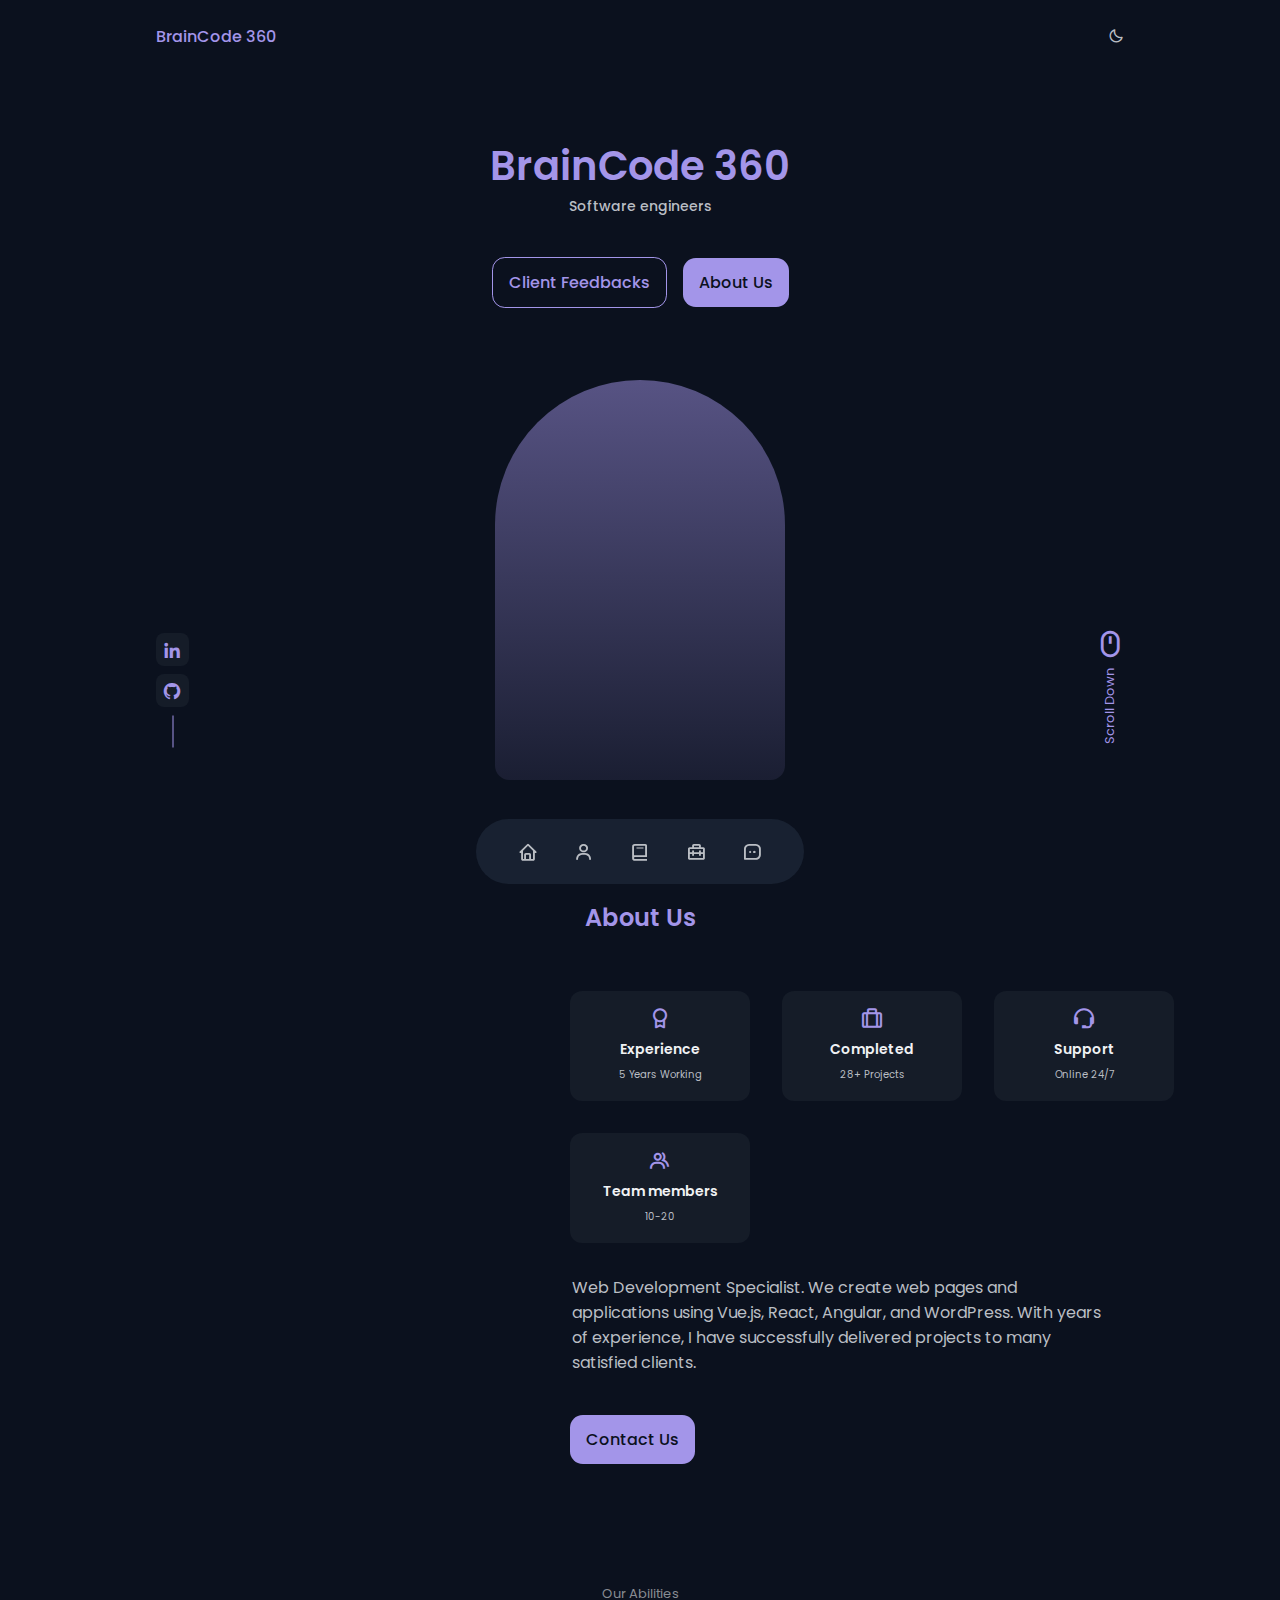
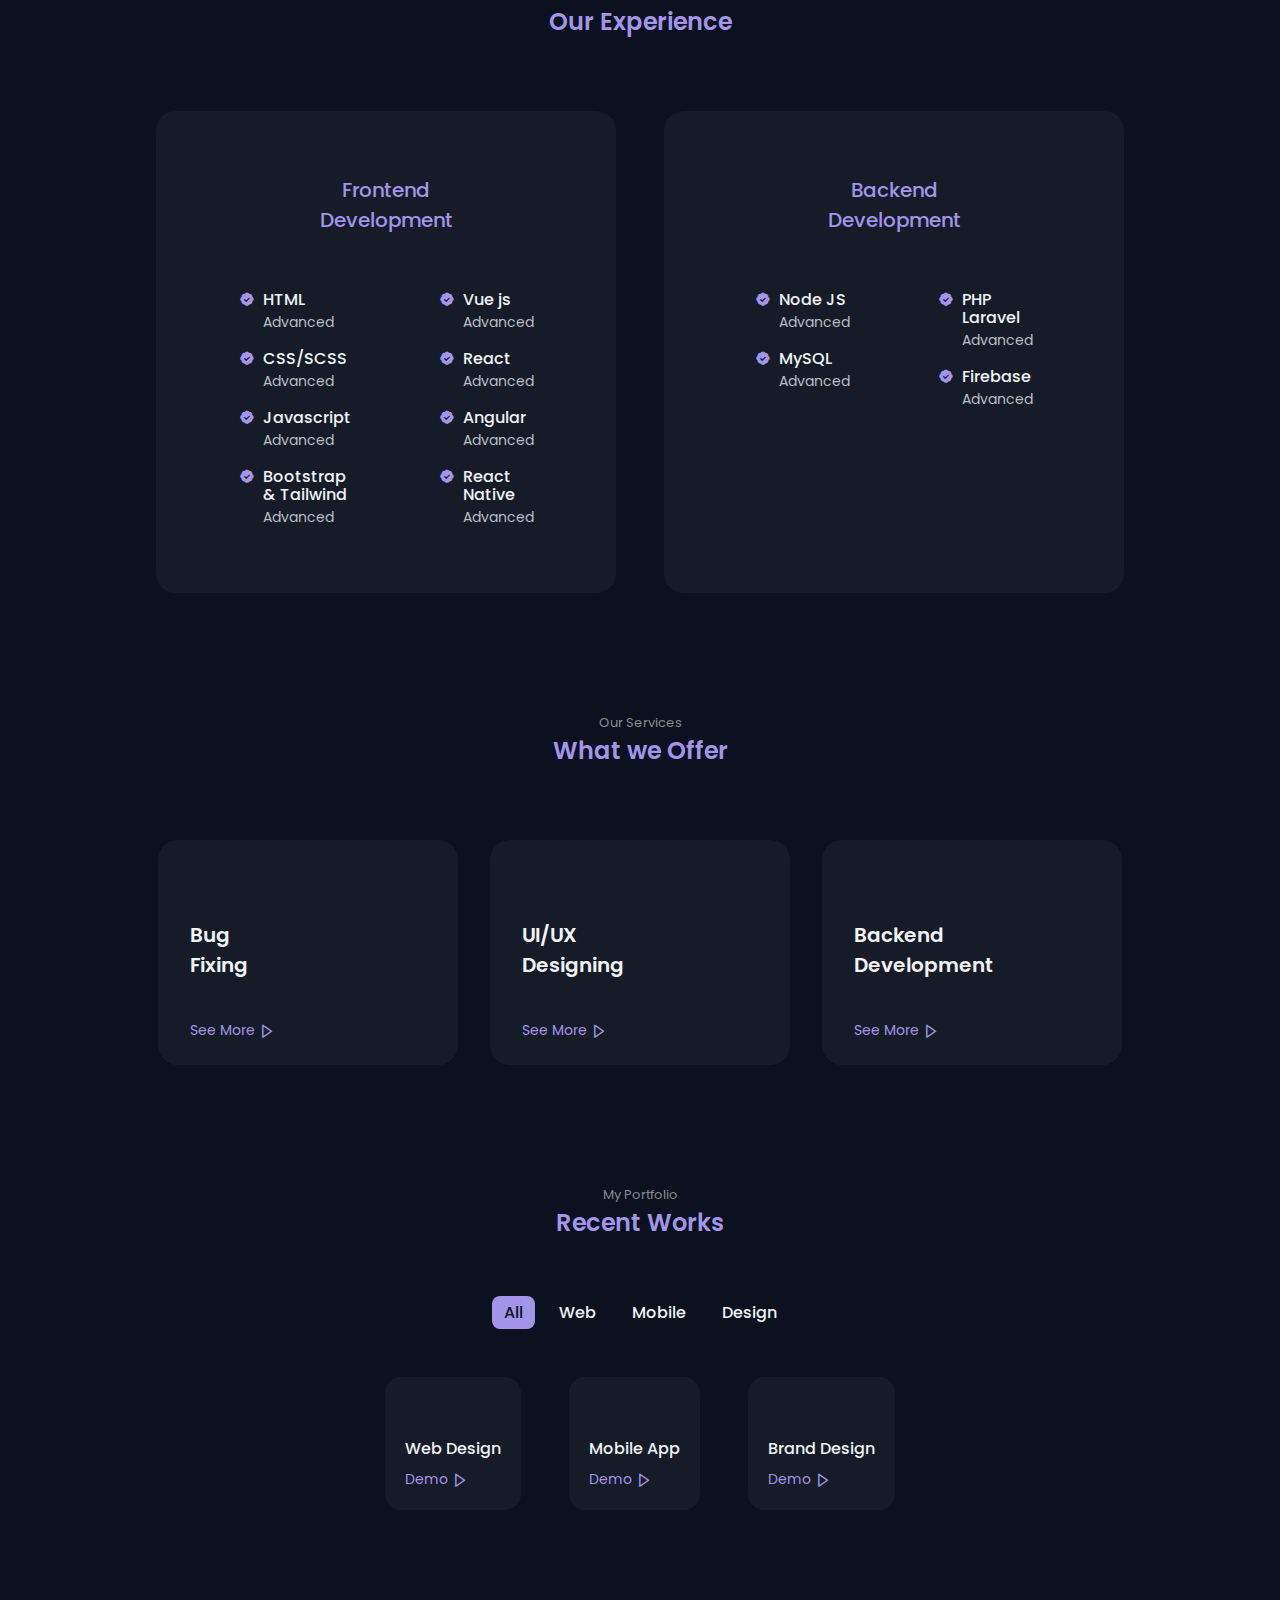
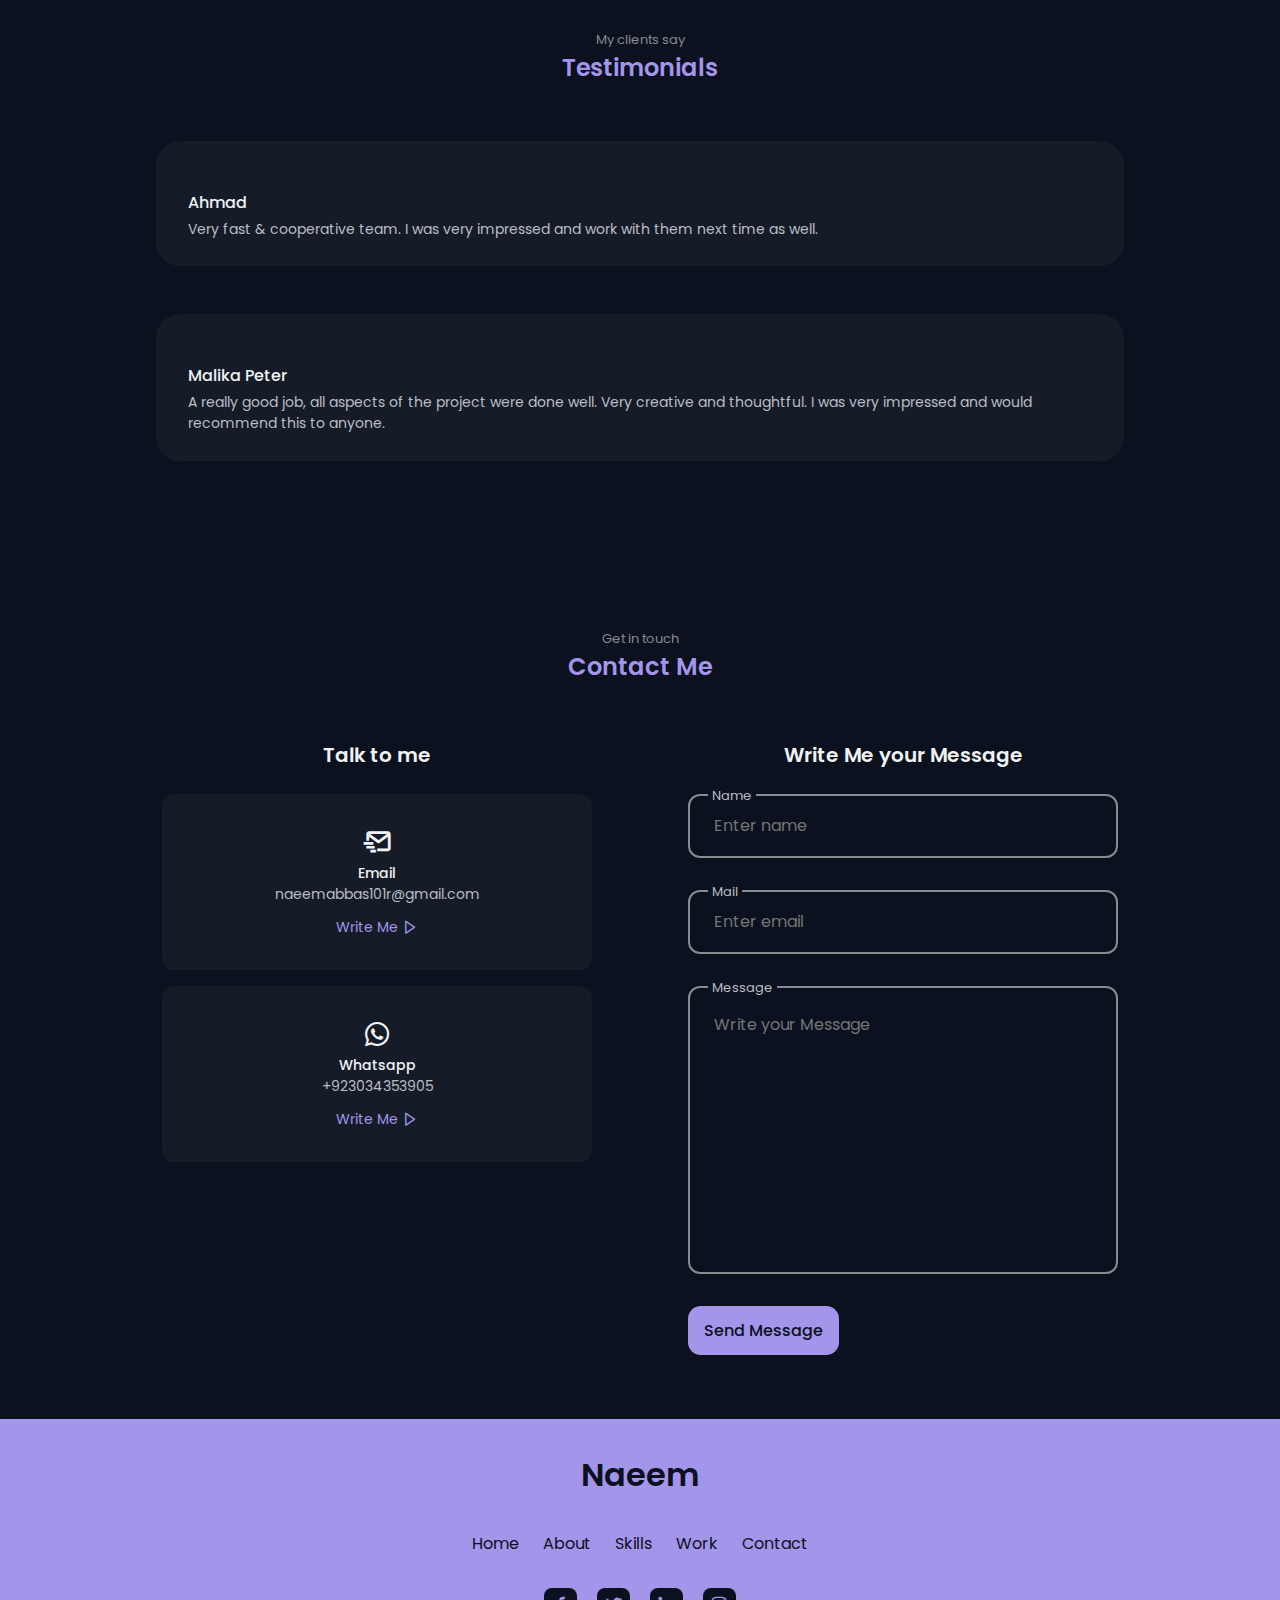
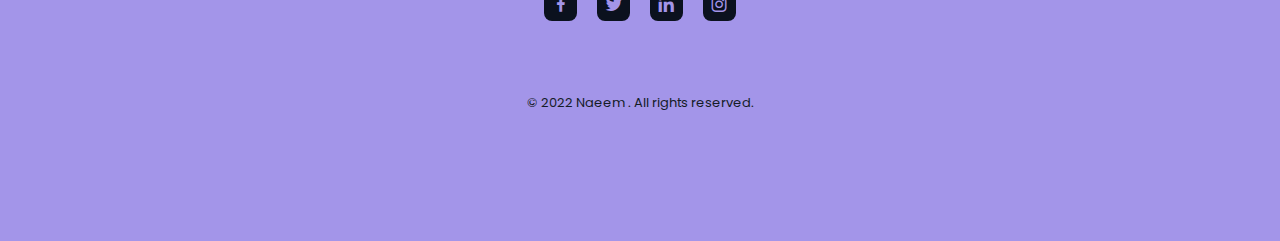
==== index.html @ 8501aef2 "new fixs" ====
<!DOCTYPE html>
<html lang="en">

<head>
    <meta charset="UTF-8">
    <meta name="viewport" content="width=device-width, initial-scale=1.0">

    <!--=============== FAVICON ===============-->
   
    <link rel="shortcut icon" href="assets/favicons/favicon.png">
    <meta name="msapplication-TileColor" content="#da532c">
    <meta name="msapplication-config" content="assets/favicons/browserconfig.xml">
    <meta name="theme-color" content="#a789d4">

    <!--=============== BOXICONS ===============-->
    <link href='https://unpkg.com/boxicons@2.1.2/css/boxicons.min.css' rel='stylesheet'>
    <script src="https://cdnjs.cloudflare.com/ajax/libs/bodymovin/5.7.6/lottie.min.js"></script>

    <!--=============== SWIPER CSS ===============-->
    <link rel="stylesheet" href="assets/css/swiper-bundle.min.css">

    <!--=============== CSS ===============-->
    <link rel="stylesheet" href="assets/css/styles.css">

    <title> BrainCode 360 </title>
</head>

<body>
    <!--=============== HEADER ===============-->
    <header class="header" id="header">
        <nav class="nav container">
            <a href="#" class="nav__logo">BrainCode 360</a>

            <div class="nav__menu">
                <ul class="nav__list">
                    <li class="nav__item ">
                        <a href="#home" class="nav__link">
                            <i class='bx bx-home'></i>
                        </a>
                    </li>

                    <li class="nav__item ">
                        <a href="#about" class="nav__link">
                            <i class='bx bx-user'></i>
                        </a>
                    </li>

                    <li class="nav__item">
                        <a href="#skills" class="nav__link">
                            <i class='bx bx-book'></i>
                        </a>
                    </li>

                    <li class="nav__item">
                        <a href="#work" class="nav__link">
                            <i class='bx bx-briefcase-alt-2'></i>
                        </a>
                    </li>

                    <li class="nav__item">
                        <a href="#contact" class="nav__link">
                            <i class='bx bx-message-square-dots'></i>
                        </a>
                    </li>
                </ul>
            </div>

            <!--=============== theme change button ===============-->
            <i class='bx bx-moon change-theme change-theme-button' id="theme-button"></i>

        </nav>
    </header>

    <!--=============== MAIN ===============-->
    <main class="main">
        <!--=============== HOME ===============-->
        <section class="home section" id="home">
            <div class="home__container container grid">
                <div class="home__data">
                    <!-- <span class="home__greeting">Hello, I'm</span> -->
                    <h1 class="home__name">BrainCode 360</h1>
                    <h3 class="home__education">Software engineers</h3>

                    <div class="home__button">
                        <a   href="#testimonial" class="button button--ghost">
                            Client Feedbacks
                        </a>

                        <a href="#about" class="button">About Us</a>
                    </div>
                </div>

                <div class="home__handle">
                    <div id="animationContainer" class="home__img animation"></div>
                    <!-- <img src="assets/img/aout.png" alt="" class="home__img"> -->
                </div>

                <div class="home__social">
                    <a href="https://www.linkedin.com/in/naeem-abbas-ali-147a9122a/" target="_blank" class="home__social-link">
                        <i class='bx bxl-linkedin'></i>
                    </a>
                    <a href="https://github.com/Naeemali081" target="_blank" class="home__social-link">
                        <i class='bx bxl-github'></i>
                    </a>
                    <!-- <a href="#" target="_blank" class="home__social-link">
                        <i class='bx bxl-dribbble'></i>
                    </a> -->
                </div>

                <a href="#about" class="home__scroll">
                    <i class='bx bx-mouse home__scroll-icon'></i>
                    <span class="home__scroll-name">Scroll Down</span>
                </a>
            </div>
        </section>

        <!--=============== ABOUT ===============-->
        <section class="about section" id="about">
            <!-- <span class="section__subtitle">Our Intro</span> -->
            <h2 class="section__title">About Us</h2>

            <div class="about__container container grid">
                <img src="assets/img/about.jpg" alt="" class="about__img">

                <div class="about__data">
                    <div class="about__info">
                        <div class="about__box">
                            <i class='bx bx-award about__icon'></i>
                            <h3 class="about__title">Experience</h3>
                            <span class="about__subtitle">5 Years Working</span>
                        </div>
                        <div class="about__box">
                            <i class='bx bx-briefcase-alt about__icon'></i>
                            <h3 class="about__title">Completed</h3>
                            <span class="about__subtitle">28+ Projects</span>
                        </div>
                        <div class="about__box">
                            <i class='bx bx-support about__icon'></i>
                            <h3 class="about__title">Support</h3>
                            <span class="about__subtitle">Online 24/7</span>
                        </div>
                        <div class="about__box">
                            <i class='bx bx-group about__icon'></i>
                            <h3 class="about__title">Team members</h3>
                            <span class="about__subtitle">10-20</span>
                        </div>
                    </div>

                    <p class="about__description">
                        Web Development Specialist. We create web pages and applications using Vue.js, React, Angular, and WordPress.
                        With years of experience, I have successfully delivered projects to many satisfied clients.
                    </p>
                    

                    <a href="#contact" class="button about__button-contact">Contact Us</a>
                </div>
            </div>
        </section>

        <!--=============== SKILLS ===============-->
        <section class="skills section" id="skills">
            <span class="section__subtitle">Our Abilities</span>
            <h2 class="section__title">Our Experience</h2>

            <div class="skills__container container grid">
                <div class="skills__content">
                    <h3 class="skills__title">Frontend Development</h3>

                    <div class="skills__box">
                        <div class="skills__group">
                            <div class="skills__data">
                                <i class='bx bxs-badge-check'></i>

                                <div>
                                    <h3 class="skills__name">HTML</h3>
                                    <span class="skills__level">Advanced</span>
                                </div>
                            </div>

                            <div class="skills__data">
                                <i class='bx bxs-badge-check'></i>

                                <div>
                                    <h3 class="skills__name">CSS/SCSS</h3>
                                    <span class="skills__level">Advanced</span>
                                </div>
                            </div>

                            <div class="skills__data">
                                <i class='bx bxs-badge-check'></i>

                                <div>
                                    <h3 class="skills__name">Javascript</h3>
                                    <span class="skills__level">Advanced</span>
                                </div>
                            </div>
                            <div class="skills__data">
                                <i class='bx bxs-badge-check'></i>

                                <div>
                                    <h3 class="skills__name">Bootstrap & Tailwind</h3>
                                    <span class="skills__level">Advanced</span>
                                </div>
                            </div>
                        </div>
                        <div class="skills__group">
                            

                            <div class="skills__data">
                                <i class='bx bxs-badge-check'></i>

                                <div>
                                    <h3 class="skills__name">Vue js</h3>
                                    <span class="skills__level">Advanced</span>
                                </div>
                            </div>

                            <div class="skills__data">
                                <i class='bx bxs-badge-check'></i>

                                <div>
                                    <h3 class="skills__name">React</h3>
                                    <span class="skills__level">Advanced</span>
                                </div>
                            </div>
                            <div class="skills__data">
                                <i class='bx bxs-badge-check'></i>

                                <div>
                                    <h3 class="skills__name">Angular</h3>
                                    <span class="skills__level">Advanced</span>
                                </div>
                            </div>
                            <div class="skills__data">
                                <i class='bx bxs-badge-check'></i>

                                <div>
                                    <h3 class="skills__name">React Native</h3>
                                    <span class="skills__level">Advanced</span>
                                </div>
                            </div>

                        </div>
                    </div>
                </div>

                <div class="skills__content">
                    <h3 class="skills__title">Backend Development</h3>

                    <div class="skills__box">
                        <div class="skills__group">
                             <div class="skills__data">
                                <i class='bx bxs-badge-check'></i>

                                <div>
                                    <h3 class="skills__name">Node JS</h3>
                                    <span class="skills__level">Advanced</span>
                                </div>
                            </div>

                           <!-- <div class="skills__data">
                                <i class='bx bxs-badge-check'></i>

                                <div>
                                    <h3 class="skills__name">Python</h3>
                                    <span class="skills__level">Advanced</span>
                                </div>
                            </div> -->

                            <div class="skills__data">
                                <i class='bx bxs-badge-check'></i>

                                <div>
                                    <h3 class="skills__name">MySQL</h3>
                                    <span class="skills__level">Advanced</span>
                                </div>
                            </div>

                        </div>
                        <div class="skills__group">
                            <div class="skills__data">
                                <i class='bx bxs-badge-check'></i>

                                <div>
                                    <h3 class="skills__name">PHP Laravel</h3>
                                    <span class="skills__level">Advanced</span>
                                </div>
                            </div>

                            <div class="skills__data">
                                <i class='bx bxs-badge-check'></i>

                                <div>
                                    <h3 class="skills__name">Firebase</h3>
                                    <span class="skills__level">Advanced</span>
                                </div>
                            </div>

                            <!-- <div class="skills__data">
                                <i class='bx bxs-badge-check'></i>

                                <div>
                                    <h3 class="skills__name">Mongo DB</h3>
                                    <span class="skills__level">Advanced</span>
                                </div>
                            </div> -->

                        </div>
                    </div>
                </div>
        </section>

        <!--=============== SERVICES ===============-->
        <section class="services section">
            <span class="section__subtitle">Our Services</span>
            <h2 class="section__title">What we Offer</h2>

            <div class="services__container container grid">
                <div class="services__card">
                    <div class="serv">
                        <h3 class="services__title">Bug <br> Fixing</h3>

                        <span class="services__button">
                            See More <i class='bx bx-right-arrow services__icon'></i>
                        </span>
                    </div>


                    <div class="services__modal">
                        <div class="services__modal-content">
                            <i class='bx bx-x services__modal-close'></i>

                            <h3 class="services__modal-title">Bug Fixing</h3>

                            <p class="services__modal-description">
                                We design and develop consumer products with a creative and hands-on approach,
                                satisfying customers' and markets' needs and trends.
                            </p>
                            
                            <ul class="services__modal-list">
                                <li class="services__modal-item">
                                    <i class='bx bx-check-circle'></i>
                                    <p class="services__modal-info">
                                        We develop user interfaces.
                                    </p>
                                </li>
                            
                                <li class="services__modal-item">
                                    <i class='bx bx-check-circle'></i>
                                    <p class="services__modal-info">
                                        Web page design and development.
                                    </p>
                                </li>
                            
                                <li class="services__modal-item">
                                    <i class='bx bx-check-circle'></i>
                                    <p class="services__modal-info">
                                        We create UX element interactions.
                                    </p>
                                </li>
                            
                                <li class="services__modal-item">
                                    <i class='bx bx-check-circle'></i>
                                    <p class="services__modal-info">
                                        We position your company brand.
                                    </p>
                                </li>
                            
                                <li class="services__modal-item">
                                    <i class='bx bx-check-circle'></i>
                                    <p class="services__modal-info">
                                        Create modern 3-D experiences.
                                    </p>
                                </li>
                            
                                <li class="services__modal-item">
                                    <i class='bx bx-check-circle'></i>
                                    <p class="services__modal-info">
                                        We provide comprehensive bug fixing services.
                                    </p>
                                </li>
                            
                                <li class="services__modal-item">
                                    <i class='bx bx-check-circle'></i>
                                    <p class="services__modal-info">
                                        We offer thorough debugging to ensure optimal performance.
                                    </p>
                                </li>
                            </ul>
                            
                        </div>
                    </div>
                </div>

                <div class="services__card">
                    <h3 class="services__title">UI/UX <br> Designing</h3>

                    <span class="services__button">
                        See More <i class='bx bx-right-arrow services__icon'></i>
                    </span>

                    <div class="services__modal">
                        <div class="services__modal-content">
                            <i class='bx bx-x services__modal-close'></i>

                            <h3 class="services__modal-title">UI/UX Designing</h3>

                            <p class="services__modal-description">
                                We design and develop the consumer products with creative ability and
                                hands-on approach which stisfies the customers' and markets' needs and trends.
                            </p>

                            <ul class="services__modal-list">
                                <li class="services__modal-item">
                                    <i class='bx bx-check-circle'></i>
                                    <p class="services__modal-info">
                                        We develop the user interfaces.
                                    </p>
                                </li>

                                <li class="services__modal-item">
                                    <i class='bx bx-check-circle'></i>
                                    <p class="services__modal-info">
                                        Web Page design and development.
                                    </p>
                                </li>

                                <li class="services__modal-item">
                                    <i class='bx bx-check-circle'></i>
                                    <p class="services__modal-info">
                                        We create the UX element interactions.
                                    </p>
                                </li>

                                <li class="services__modal-item">
                                    <i class='bx bx-check-circle'></i>
                                    <p class="services__modal-info">
                                        We position your company brand.
                                    </p>
                                </li>

                                <li class="services__modal-item">
                                    <i class='bx bx-check-circle'></i>
                                    <p class="services__modal-info">
                                        Create modern 3-D experiences.
                                    </p>
                                </li>
                            </ul>
                        </div>
                    </div>
                </div>

                <div class="services__card">
                    <h3 class="services__title">Backend <br> Development</h3>

                    <span class="services__button">
                        See More <i class='bx bx-right-arrow services__icon'></i>
                    </span>

                    <div class="services__modal">
                        <div class="services__modal-content">
                            <i class='bx bx-x services__modal-close'></i>

                            <h3 class="services__modal-title">Backend Development</h3>

                            <p class="services__modal-description">
                                We design and develop consumer products with a creative and hands-on approach,
                                satisfying customers' and markets' needs and trends. Our expertise includes both frontend and backend development to deliver comprehensive solutions.
                            </p>
                            

                            <ul class="services__modal-list">
                                <li class="services__modal-item">
                                    <i class='bx bx-check-circle'></i>
                                    <p class="services__modal-info">
                                        We develop backend structure.
                                    </p>
                                </li>

                                <li class="services__modal-item">
                                    <i class='bx bx-check-circle'></i>
                                    <p class="services__modal-info">
                                        We create optimized API's.
                                    </p>
                                </li>

                                <li class="services__modal-item">
                                    <i class='bx bx-check-circle'></i>
                                    <p class="services__modal-info">
                                        Third party integrations.
                                    </p>
                                </li>

                            </ul>
                        </div>
                    </div>
                </div>
            </div>
        </section>

        <!--=============== WORK ===============-->
        <section class="work section" id="work">
            <span class="section__subtitle">My Portfolio</span>
            <h2 class="section__title">Recent Works</h2>

            <div class="work__filters">
                <span class="work__item active-work" data-filter='all'>All</span>
                <span class=" work__item" data-filter='.web'>Web</span>
                <span class=" work__item" data-filter='.movil'>Mobile</span>
                <span class=" work__item" data-filter='.design'>Design</span>
            </div>

            <div class="work__container container grid">
                <div class="work__card mix web">
                    <img src="assets/img/work1.jpg" alt="" class="work__img">

                    <h3 class="work__title">Web Design</h3>

                    <a href="#" class="work__button">
                        Demo <i class='bx bx-right-arrow work__icon'></i>
                    </a>
                </div>

                <div class="work__card mix movil">
                    <img src="assets/img/work2.jpg" alt="" class="work__img">

                    <h3 class="work__title">Mobile App</h3>

                    <a href="#" class="work__button">
                        Demo <i class='bx bx-right-arrow work__icon'></i>
                    </a>
                </div>

                <div class="work__card mix design">
                    <img src="assets/img/work3.jpg" alt="" class="work__img">

                    <h3 class="work__title">Brand Design</h3>

                    <a href="#" class="work__button">
                        Demo <i class='bx bx-right-arrow work__icon'></i>
                    </a>
                </div>


            </div>
        </section>

        <!--=============== TESTIMONIALS ===============-->
        <section class="testimonial section" id="testimonial">
            <span class="section__subtitle">My clients say</span>
            <h2 class="section__title">Testimonials</h2>

            <div class="testimonial__container container swiper">
                <div class="swiper-wrapper">
                    <div class="testimonial__card swiper-slide">
                        <img src="assets/img/testimonial1.png" alt="" class="testimonial__img">

                        <h3 class="testimonial__name">Ahmad</h3>
                        <p class="testimonial__description">
                            Very fast & cooperative team. I was very impressed and work with them next time as well.
                        </p>
                    </div>

                    <div class="testimonial__card swiper-slide">
                        <img src="assets/img/testimonial2.png" alt="" class="testimonial__img">

                        <h3 class="testimonial__name">Malika Peter</h3>
                        <p class="testimonial__description">
                            A really good job, all aspects of the project were done well.
                            Very creative and thoughtful. I was very impressed and would recommend this to anyone.
                        </p>
                    </div>
                </div>
                <div class="swiper-pagination"></div>
            </div>

        </section>

        <!--=============== CONTACT ===============-->
        <section class="contact section" id="contact">
            <sapn class="section__subtitle">Get in touch</sapn>
            <h3 class="section__title">Contact Me</h3>

            <div class="contact__container container grid">
                <div class="contact__content">
                    <h3 class="contact__title contact__title-info">Talk to me</h3>

                    <div class="contact__info">
                        <div class="contact__card">
                            <i class='bx bx-mail-send contact__card-icon'></i>
                            <h3 class="contact__card-title">Email</h3>
                            <span class="contact__card-data">naeemabbas101r@gmail.com</span>

                            <a href="mailto:example@domain.com" target="_blank" class="contact__button">
                                Write Me <i class='bx bx-right-arrow contact__button-icon'></i>
                            </a>
                        </div>

                        <div class="contact__card">
                            <i class='bx bxl-whatsapp contact__card-icon'></i>
                            <h3 class="contact__card-title">Whatsapp</h3>
                            <span class="contact__card-data">+923034353905  </span>

                            <a href="https://api.whatsapp.com/send?phone=+916969696969&text=Hey there!" target="_blank"
                                class="contact__button">
                                Write Me <i class='bx bx-right-arrow contact__button-icon'></i>
                            </a>
                        </div>

                        <!-- <div class="contact__card">
                            <i class='bx bxl-twitter contact__card-icon'></i>
                            <h3 class="contact__card-title">Twitter</h3>
                            <span class="contact__card-data">usertw</span>

                            <a href="https://twitter.com/usertw" target="_blank" class="contact__button">
                                Write Me <i class='bx bx-right-arrow contact__button-icon'></i>
                            </a>
                        </div> -->
                    </div>
                </div>

                <div class="contact__content">
                    <h3 class="contact__title contact__title-form">Write Me your Message</h3>

                    <form action="" class="contact__form" id="contactForm">
                        <div class="contact__form-div">
                            <label for="" class="contact__form-tag">Name</label>
                            <input type="text" placeholder="Enter name" class="contact__form-input">
                        </div>

                        <div class="contact__form-div">
                            <label for="" class="contact__form-tag">Mail</label>
                            <input type="email" id="email" placeholder="Enter email" class="contact__form-input">
                        </div>

                        <div class="contact__form-div contact__form-area">
                            <label for="" class="contact__form-tag">Message</label>
                            <textarea name="" id="message" cols="30" rows="10" placeholder="Write your Message"
                                class="contact__form-input "></textarea>
                        </div>


                        <button class="button" type="submit">
                            Send Message
                        </button>
                    </form>

                </div>

        </section>
    </main>

    <!--=============== FOOTER ===============-->
    <footer class="footer">
        <div class="footer__container container">
            <h1 class="footer__title">Naeem</h1>

            <ul class="footer__list">

                <li class="footer__item">
                    <a href="#" class="footer__link">Home</a>
                </li>
                <li class="footer__item">
                    <a href="#about" class="footer__link">About</a>
                </li>
                <li class="footer__item">
                    <a href="#skills" class="footer__link">Skills</a>
                </li>
                <li class="footer__item">
                    <a href="#work" class="footer__link">Work</a>
                </li>
                <li class="footer__item">
                    <a href="#contact" class="footer__link">Contact</a>
                </li>
            </ul>

            <ul class="footer__social">
                <li class="footer__social-item">
                    <a href="#" target="_blank" class="footer__social-link">
                        <i class='bx bxl-facebook footer__social-icon'></i>
                    </a>
                </li>
                <li class="footer__social-item">
                    <a href="#" target="_blank" class="footer__social-link">
                        <i class='bx bxl-twitter footer__social-icon'></i>
                    </a>
                </li>
                <li class="footer__social-item">
                    <a href="#" target="_blank" class="footer__social-link">
                        <i class='bx bxl-linkedin footer__social-icon'></i>
                    </a>
                </li>
                <li class="footer__social-item">
                    <a href="#" target="_blank" class="footer__social-link">
                        <i class='bx bxl-instagram footer__social-icon'></i>
                    </a>
                </li>
            </ul>

            <span class="footer__copy">
                &#169; 2022 Naeem . All rights reserved.
            </span>
        </div>
    </footer>

    <!--=============== SCROLLREVEAL ===============-->

    <script>
        var animation = lottie.loadAnimation({
            container: document.getElementById('animationContainer'), // the DOM element that will contain the animation
            renderer: 'svg',
            loop: true,
            autoplay: true,
            path: 'assets/animation.json' // the path to the animation JSON
        });
    </script>
    <!-- <script src="assets/js/scrollreveal.min.js"></script> -->
    <script src="https://unpkg.com/scrollreveal/dist/scrollreveal.min.js"></script>

    <!--=============== SWIPER JS ===============-->
    <script src="assets/js/swiper-bundle.min.js"></script>

    <!--=============== MIXITUP FILTER ===============-->
    <script src="assets/js/mixitup.min.js"></script>

    <!--=============== MAIN JS ===============-->
    <script src="assets/js/main.js"></script>
</body>
<script>
    document.getElementById('contactForm').addEventListener('submit', function(event) {
      event.preventDefault();
      var email = document.getElementById('email').value;
      var message = document.getElementById('message').value;
      var subject = "Contact Form Submission";
    
      // Constructing the mailto link
      var mailtoLink = "mailto:" + email +
                       "?subject=" + encodeURIComponent(subject) +
                       "&body=" + encodeURIComponent(message);
    
      // Opening the default email client
      window.location.href = mailtoLink;
    });
    </script>
</html>
---- assets/css/styles.css ----
/*=============== GOOGLE FONTS ===============*/
@import url("https://fonts.googleapis.com/css2?family=Poppins:wght@400;500;600&display=swap");

/*=============== VARIABLES CSS ===============*/
:root {
  --header-height: 3.5rem;

  /*========== Colors ==========*/
  /*Color mode HSL(hue, saturation, lightness)*/
  /*   
        Purple: hsl(250, 66%, 75%)
        Blue: hsl(207, 90%, 72%)
        Pink: hsl(356, 66%, 75%)
        Teal: hsl(174, 63%, 62%)
  */
  --first-hue: 250;
  --sat: 66%;
  --lig: 75%;
  --second-hue: 219;
  --first-color: hsl(var(--first-hue), var(--sat), var(--lig));
  --first-color-alt: hsl(var(--first-hue), var(--sat), 71%); /* -4% */
  --title-color: hsl(var(--second-hue), 15%, 95%);
  --text-color: hsl(var(--second-hue), 8%, 75%);
  --text-color-light: hsl(var(--second-hue), 4%, 55%);
  --body-color: hsl(var(--second-hue), 48%, 8%);
  --container-color: hsl(var(--second-hue), 32%, 12%);

  /*========== Font and typography ==========*/
  /*.5rem = 8px | 1rem = 16px ...*/
  --body-font: "Poppins", sans-serif;
  --biggest-font-size: 1.75rem;
  --h1-font-size: 1.5rem;
  --h2-font-size: 1.25rem;
  --h3-font-size: 1rem;
  --normal-font-size: 0.938rem;
  --small-font-size: 0.813rem;
  --smaller-font-size: 0.75rem;
  --tiny-font-size: 0.625rem;

  /*========== Font weight ==========*/
  --font-medium: 500;
  --font-semibold: 600;

  /*========== z index ==========*/
  --z-tooltip: 10;
  --z-fixed: 100;
  --z-modal: 1000;
}

/* Responsive typography */
@media screen and (min-width: 968px) {
  :root {
    --biggest-font-size: 2.5rem;
    --h1-font-size: 2.25rem;
    --h2-font-size: 1.5rem;
    --h3-font-size: 1.25rem;
    --normal-font-size: 1rem;
    --small-font-size: 0.875rem;
    --smaller-font-size: 0.813rem;
  }
}

/*=============== BASE ===============*/
* {
  box-sizing: border-box;
  padding: 0;
  margin: 0;
}

html {
  scroll-behavior: smooth;
}

body,
button,
input,
textarea {
  font-family: var(--body-font);
  font-size: var(--normal-font-size);
}

body {
  background-color: var(--body-color);
  color: var(--text-color);
  transition: 0.4s; /* for light mode animation */
}

h1,
h2,
h3 {
  color: var(--title-color);
  font-weight: var(--font-semibold);
}

ul {
  list-style: none;
}

a {
  text-decoration: none;
}

button {
  cursor: pointer;
  border: none;
  outline: none;
}

img {
  max-width: 100%;
  height: auto;
}

/*=============== THEME ===============*/
.change__theme {
  font-size: 1.25rem;
  cursor: pointer;
  transition: 0.3s;
}

.change__theme:hover {
  color: var(--first-color);
}

/*========== Variables light theme ==========*/
body.light-theme {
  --title-color: hsl(var(--second-hue), 15%, 15%);
  --text-color: hsl(var(--second-hue), 8%, 35%);
  --body-color: hsl(var(--second-hue), 100%, 99%);
  --container-color: #e9e9e9;
}

/*========== 
    Color changes in some parts of 
    the website, in light theme
==========*/
.light-theme .scroll-header {
  box-shadow: 0 2px 4px hsla(0, 0%, 1%, 0.1);
}

.light-theme .nav__menu {
  background-color: hsla(var(--second-hue), 32%, 90%, 0.8);
}

.light-theme .section__subtitle {
  color: var(--text-color);
}

.light-theme .home__social-link {
  box-shadow: 0 2px 16px hsla(var(--second-hue), 48%, 8%, 0.1);
}

.light-theme .home__social-link::after,
.light-theme .footer__social-link {
  background-color: var(--title-color);
}

.light-theme .home__social-link,
.light-theme .home__scroll,
.light-theme .button,
.light-theme .button:hover,
.light-theme .active-work,
.light-theme .footer__title,
.light-theme .footer__link,
.light-theme .footer__copy {
  color: var(--title-color);
}

.light-theme .about__box {
  box-shadow: 0 2px 16px hsla(var(--second-hue), 48%, 8%, 0.1);
}

.light-theme .button,
.light-theme .skills__content,
.light-theme .services__card,
.light-theme .work__card,
.light-theme .testimonial__card,
.light-theme .contact__card,
.light-theme .contact__form-div {
  box-shadow: 0 2px 16px hsla(var(--second-hue), 48%, 8%, 0.1);
}

.light-theme::-webkit-scrollbar {
  background-color: hsl(var(--second-hue), 8%, 80%);
}
/*=============== REUSABLE CSS CLASSES ===============*/
.container {
  max-width: 968px;
  margin-left: 1rem;
  margin-right: 1rem;
}

.grid {
  display: grid;
  gap: 1.25rem;
}

.main {
  overflow: hidden;
}

.section {
  padding: 4.5rem 0 1rem;
}

.section__title,
.section__subtitle {
  text-align: center;
}

.section__title {
  font-size: var(--h2-font-size);
  color: var(--first-color);
  margin-bottom: 2rem;
}

.section__subtitle {
  display: block;
  font-size: var(--smaller-font-size);
  color: var(--text-color-light);
}

/*=============== HEADER & NAV===============*/
.header {
  position: fixed;
  top: 0;
  left: 0;
  width: 100%;
  /* height: var(--header-height); */
  background-color: var(--body-color);
  z-index: var(--z-fixed);
  transition: 0.4s;
}

.nav {
  height: var(--header-height);
  display: flex;
  justify-content: space-between;
  align-items: center;
}

.nav__logo {
  color: var(--first-color);
  font-weight: var(--font-medium);
  transition: 0.4s;
}

.nav__logo:hover {
  color: var(--first-color-alt);
}

.nav__menu {
  position: fixed;
  bottom: 1rem;
  background-color: hsla(var(--second-hue), 32%, 16%, 0.8);
  width: 90%;
  border-radius: 4rem;
  padding: 1rem 2.25rem;
  backdrop-filter: blur(10px);
  transition: 0.4s;
}

.nav__list {
  display: flex;
  justify-content: space-between;
  align-items: center;
}

.nav__link {
  color: var(--text-color);
  font-size: 1.25rem;
  padding: 0.4rem;
  font-weight: var(--font-medium);
  text-decoration: none;
  transition: 0.4s;
  display: flex;
  border-radius: 5rem;
}

/* Active link */
.active-link {
  background: linear-gradient(
    180deg,
    hsla(var(--first-hue), var(--sat), var(--lig), 0.5),
    hsla(var(--first-hue), var(--sat), var(--lig), 0.2)
  );
  box-shadow: 0 0 16px hsla(var(--first-hue), var(--sat), var(--lig), 0.4);
  border-radius: 5rem;

  color: var(--title-color);
}

/* Change background header */
.scroll-header {
  box-shadow: 0 4px 4px hsla(0, 0%, 4%, 0.3);
}

/*=============== HOME ===============*/
.home__container {
  position: relative;
  row-gap: 4.5rem;
  padding-top: 2rem;
}

.home__data {
  text-align: center;
}

.home__greeting,
.home__education {
  font-size: var(--small-font-size);
  font-weight: var(--font-medium);
}

.home__greeting {
  display: block;
  color: var(--title-color);
  margin-bottom: 0.25rem;
}

.home__education {
  color: var(--text-color);
  margin-bottom: 2.5rem;
}

.home__name {
  font-size: var(--biggest-font-size);
  color: var(--first-color);
}

.home__img {
  width: 160px;
}
.home__img.animation {
  width: 290px !important;
}

.home__handle {
  justify-self: center;
  width: 190px;
  height: 293px;
  background: linear-gradient(
    180deg,
    hsla(var(--first-hue), var(--sat), var(--lig), 0.5),
    hsla(var(--first-hue), var(--sat), var(--lig), 0.1)
  );

  border-radius: 10rem 10rem 1rem 1rem;
  display: flex;
  align-items: flex-end;
  justify-content: center;
  overflow: hidden;
}

.home__button {
  display: flex;
  justify-content: center;
  align-items: center;
  gap: 1rem;
}

.home__social,
.home__scroll {
  position: absolute;
}

.home__social {
  bottom: 4rem;
  left: 0;
  display: grid;
  row-gap: 0.5rem;
}

.home__social-link {
  width: max-content;
  background-color: var(--container-color);
  color: var(--first-color);
  padding: 0.25rem;
  border-radius: 0.5rem;
  display: flex;
  font-size: 1rem;
  transition: 0.4s;
}

.home__social-link:hover {
  background-color: var(--first-color);
  color: #ffffff;
}

.home__social::after {
  content: "";
  width: 32px;
  height: 1px;
  background-color: var(--first-color);
  transform: rotate(90deg) translate(16px, 4px);
}

.home__scroll {
  color: var(--first-color);
  right: -1.5rem;
  bottom: 4rem;
  display: grid;
  row-gap: 2.25rem;
  justify-items: center;
}

.home__scroll-icon {
  font-size: 1.25rem;
}

.home__scroll-name {
  font-size: var(--smaller-font-size);
  transform: rotate(-90deg);
}

/*=============== BUTTONS ===============*/
.button {
  display: inline-block;
  background-color: var(--first-color);
  color: var(--body-color);
  padding: 0.75rem 1rem;
  border-radius: 0.8rem;
  font-weight: var(--font-medium);
  transition: 0.4s;
}

.button:hover {
  background-color: var(--first-color-alt);
  color: var(--body-color);
}

.button--ghost {
  background-color: transparent;
  color: var(--first-color);
  border: 1px solid var(--first-color);
}

/*=============== ABOUT ===============*/
.about__container {
  row-gap: 2.5rem;
}

.about__img {
  width: 220px;
  border-radius: 1.5rem;
  justify-self: center;
}

.about__data {
  text-align: center;
}

.about__info {
  display: grid;
  grid-template-columns: repeat(3, 1fr);
  gap: 0.5rem;
  margin-bottom: 2rem;
}

.about__box {
  background-color: var(--container-color);
  border-radius: 0.75rem;
  padding: 0.75rem 0.5rem;
}

.about__icon {
  font-size: 1.5rem;
  color: var(--first-color);
  margin-bottom: 0.5rem;
}

.about__title {
  font-size: var(--small-font-size);
}

.about__subtitle {
  font-size: var(--tiny-font-size);
}

.about__description {
  margin-bottom: 2rem;
}

/*=============== SKILLS ===============*/
.skills__container {
  row-gap: 2rem;
  padding-top: 1rem;
}

.skills__content {
  background-color: var(--container-color);
  padding: 1.5rem;
  border-radius: 1.25rem;
}

.skills__title {
  font-size: var(--normal-font-size);
  font-weight: var(--font-medium);
  color: var(--first-color);
  text-align: center;
  margin-bottom: 1.5rem;
}

.skills__box {
  display: flex;
  justify-content: center;
  column-gap: 2.5rem;
}

.skills__group {
  display: grid;
  align-content: flex-start;
  row-gap: 1rem;
}

.skills__data {
  display: flex;
  column-gap: 0.5rem;
}

.skills .bxs-badge-check {
  font-size: 1rem;
  color: var(--first-color);
}

.skills__name {
  font-size: var(--normal-font-size);
  font-weight: var(--font-medium);
  line-height: 18px;
}

.skills__level {
  font-size: var(--small-font-size);
}

/*=============== SERVICES ===============*/
.services__container {
  grid-template-columns: repeat(2, 1fr);
  gap: 1.5rem;
  padding-top: 1rem;
}

.services__card {
  background-color: var(--container-color);
  padding: 3rem 1.5rem 1.5em;
  border-radius: 1.25rem;
}

.services__title {
  font-size: var(--h3-font-size);
  margin-bottom: 2.5rem;
}

.services__button {
  color: var(--first-color);
  font-size: var(--small-font-size);
  display: flex;
  align-items: center;
  column-gap: 0.25rem;
  cursor: pointer;
}

.services__button:hover .services__icon {
  transform: translateX(0.25rem);
}

.services__icon {
  font-size: 1rem;
  transition: 0.4s;
}

/* Services modal */
.services__modal {
  position: fixed;
  inset: 0;
  background-color: hsl(var(--second-hue), 28%, 16%, 0.7);
  padding: 2rem 1rem;
  display: grid;
  place-items: center;
  transition: 0.4s;
  z-index: var(--z-modal);
  visibility: hidden;
  opacity: 0;
}

.services__modal-content {
  background-color: var(--body-color);
  padding: 4.5rem 1.5rem 2.5rem;
  border-radius: 1.5rem;
  position: relative;
}

.services__modal-title,
.services__modal-description {
  text-align: center;
}

.services__modal-title {
  font-size: var(--h3-font-size);
  color: var(--first-color);
  margin-bottom: 1rem;
}

.services__modal-description {
  font-size: var(--small-font-size);
  margin-bottom: 2rem;
}

.services__modal-list {
  display: grid;
  row-gap: 0.75rem;
}

.services__modal-item {
  display: flex;
  align-items: flex-start;
  column-gap: 0.5rem;
}

.services__modal-icon {
  font-size: 1.5rem;
  color: var(--first-color);
}

.services__modal-info {
  font-size: var(--small-font-size);
}

.services__modal-close {
  position: absolute;
  top: 1.5rem;
  right: 1.5rem;
  font-size: 1.5rem;
  color: var(--first-color);
  cursor: pointer;
}
/*Active modal*/

.active-modal {
  visibility: visible;
  opacity: 1;
}

/*=============== WORK ===============*/

.work__container {
  padding-top: 1rem;
}

.work__filters {
  display: flex;
  justify-content: center;
  align-items: center;
  column-gap: 0.75rem;
  margin-bottom: 2rem;
}

.work__item {
  cursor: pointer;
  color: var(--title-color);
  padding: 0.25rem 0.75rem;
  font-weight: var(--font-medium);
  border-radius: 0.5rem;
}

.work__card {
  background-color: var(--container-color);
  padding: 1rem;
  border-radius: 1rem;
}

.work__img {
  border-radius: 1rem;
  margin-bottom: 0.75rem;
}

.work__title {
  font-size: var(--normal-font-size);
  font-weight: var(--font-medium);
  margin-bottom: 0.25rem;
}

.work__button {
  width: max-content;
  color: var(--first-color);
  font-size: var(--small-font-size);
  display: flex;
  align-items: center;
  column-gap: 0.25rem;
  cursor: pointer;
}

.work__button:hover .work__icon {
  transform: translateX(0.25rem);
}

.work__icon {
  font-size: 1rem;
  transition: 0.4s;
}

/* Active item work*/
.active-work {
  background-color: var(--first-color);
  color: var(--body-color);
}

/*=============== TESTIMONIAL ===============*/
.testimonial__card {
  background-color: var(--container-color);
  padding: 1.25rem 1.5rem;
  border-radius: 1.5rem;
  margin-bottom: 3rem;
}

.testimonial__img {
  width: 60px;
  border-radius: 3rem;
  margin-bottom: 1rem;
}

.testimonial__name {
  font-size: var(--normal-font-size);
  font-weight: var(--font-medium);
  margin-bottom: 0.25rem;
}

.testimonial__description {
  font-size: var(--small-font-size);
  margin-bottom: 0.15rem;
}

/* Swiper class */
.swiper-pagination-bullet {
  background-color: var(--text-color-light);
}

.swiper-pagination-bullet-active {
  background-color: var(--first-color);
}

/*=============== CONTACT ===============*/
.contact__container {
  row-gap: 3rem;
  padding-bottom: 3rem;
}

.contact__title {
  text-align: center;
  font-size: var(--h3-font-size);
  margin-bottom: 1.5rem;
}

.contact__info {
  display: grid;
  gap: 1rem;
}

.contact__card {
  background-color: var(--container-color);
  padding: 2rem 1rem;
  border-radius: 0.75rem;
  text-align: center;
}

.contact__card-icon {
  font-size: 2rem;
  color: var(--title-color);
  margin-bottom: 0.25rem;
}

.contact__card-title,
.contact__card-data {
  font-size: var(--small-font-size);
}

.contact__card-title {
  font-weight: var(--font-medium);
}

.contact__card-data {
  display: block;
  margin-bottom: 0.75rem;
}

.contact__button {
  color: var(--first-color);
  font-size: var(--small-font-size);
  display: flex;
  align-items: center;
  justify-content: center;
  column-gap: 0.25rem;
  cursor: pointer;
}

.contact__button:hover .contact__button-icon {
  transform: translateX(0.25rem);
}

.contact__button-icon {
  font-size: 1rem;
  transition: 0.4s;
}

.contact__form-div {
  position: relative;
  margin-bottom: 2rem;
  height: 4rem;
}

.contact__form-input {
  position: absolute;
  top: 0;
  left: 0;
  width: 100%;
  height: 100%;
  border: 2px solid var(--text-color-light);
  background: none;
  border-radius: 0.75rem;
  padding: 1.5rem;
  font-size: var(--normal-font-size);
  color: var(--text-color);
  outline: none;
  z-index: 1;
}

.contact__form-tag {
  position: absolute;
  top: -0.75rem;
  left: 1.25rem;
  font-size: var(--smaller-font-size);
  padding: 0.25rem;
  background-color: var(--body-color);
  z-index: 10;
}

.contact__form-area {
  height: 17rem;
}

.contact__form-area textarea {
  resize: none;
}
/*=============== FOOTER ===============*/
.footer {
  background-color: var(--first-color);
}

.footer__container {
  padding: 2rem 0 6rem;
}

.footer__title,
.footer__link {
  color: var(--body-color);
}

.footer__title {
  text-align: center;
  margin-bottom: 2rem;
}

.footer__list {
  display: flex;
  justify-content: center;
  align-items: center;
  column-gap: 1.5rem;
  margin-bottom: 2rem;
}

.footer__social {
  display: flex;
  justify-content: center;
  align-items: center;
  column-gap: 1.25rem;
}

.footer__social-link {
  background-color: var(--body-color);
  color: var(--first-color);
  padding: 0.35rem;
  border-radius: 0.25rem;
  font-size: 1rem;
  display: inline-flex;
}

.footer__copy {
  display: block;
  margin-top: 4.5rem;
  color: var(--container-color);
  text-align: center;
  font-size: var(--smaller-font-size);
  margin-bottom: 2rem;
}

/*=============== SCROLL BAR ===============*/
::-webkit-scrollbar {
  width: 0.5rem;
  border-radius: 0.5rem;
  background-color: var(--container-color);
}

::-webkit-scrollbar-track {
  border-radius: 1.5rem;
}

::-webkit-scrollbar-thumb {
  background-color: var(--first-color);
  border-radius: 0.5rem;
}

::-webkit-scrollbar-thumb:hover {
  background-color: var(--first-color-alt);
}

/*=============== BREAKPOINTS ===============*/
/* For small devices */
@media screen and (max-width: 320px) {
  .nav__menu {
    padding: 1rem 1.5rem;
  }

  .home__button {
    flex-direction: column;
  }

  .home__handle {
    width: 150px;
    height: 253px;
  }

  .home__img {
    width: 130px;
  }

  .about__info {
    grid-template-columns: repeat(2, 1fr);
  }

  .skills__box {
    column-gap: 1rem;
  }

  .skills__name {
    font-size: var(--small-font-size);
  }

  .skills__level {
    font-size: var(--smaller-font-size);
  }

  .services__container {
    grid-template-columns: 145px;
    justify-content: center;
  }

  .work__item {
    font-size: var(--small-font-size);
  }

  .work__filters {
    column-gap: 0.25rem;
  }
}

@media screen and (min-width: 435px) {
  .work__container {
    justify-content: center;
    grid-template-columns: repeat(2, max-content);
  }

  .work__img {
    width: 165px;
  }
}

/* For medium devices */
@media screen and (min-width: 630px) {
  .nav__menu {
    width: 328px;
    left: 0;
    right: 0;
    margin: 0 auto;
  }

  .about__info {
    grid-template-columns: repeat(3, 180px);
    justify-content: center;
  }

  .about__description {
    padding: 1rem 5rem;
    width: 600px;
    margin: 0 auto 2rem auto;
  }

  .about__box {
    padding: 1.75rem 0.95rem;
  }

  .skills__container {
    justify-content: center;
  }

  .skills__content {
    padding: 4rem 8.8rem;
  }

  .skills__title {
    font-size: var(--h3-font-size);
    margin-bottom: 1.5rem;
  }

  .skills__box {
    column-gap: 5.5rem;
  }

  .services__container {
    grid-template-columns: repeat(3, 177px);
    justify-content: center;
  }

  .services__modal-content {
    width: 500px;
    padding: 4.5rem 2.5rem 2.5rem;
  }

  .services__modal-description {
    padding: 0 3.5rem;
  }

  .work__container {
    justify-content: center;
    grid-template-columns: repeat(2, max-content);
  }

  .work__img {
    width: 250px;
  }

  .testimonial__container {
    width: 600px;
    margin: auto;
  }

  .contact__container {
    display: grid;
    grid-template-columns: 220px 340px;
    column-gap: 2rem;
    justify-content: center;
  }

  .contact__info {
    grid-template-columns: 200px;
    gap: 1rem;
  }

  .contact__form {
    width: 340px;
  }
  /* .contact__info {
    grid-template-columns: 350px;
    justify-content: center;
  }

  .contact__form {
    width: 360px;
    margin: 0 auto;
  } */
}

/* @media screen and (min-width: 767px) {
  /* .work__container {
    grid-template-columns: repeat(2, max-content);
  } */

/* .contact__info {
    grid-template-columns: 300px;
  }

  .contact__container {
    grid-template-columns: repeat(2, 325px);
    justify-content: center;
  }
} */

/* For large devices */
@media screen and (min-width: 992px) {
  .container {
    margin-left: auto;
    margin-right: auto;
  }

  .section {
    padding: 6.5rem 0 1rem;
  }

  .section__title {
    margin-bottom: 3.5rem;
  }

  .nav {
    height: calc(var(--header-height) + 1rem);
  }

  .home__handle {
    width: 290px;
    height: 400px;
  }

  .home__img {
    width: 220px;
  }
  .home__social-link {
    padding: 0.4rem;
    font-size: 1.25rem;
  }

  .home__social::after {
    transform: rotate(90deg) translate(16px, -1px);
  }

  .home__scroll-icon {
    font-size: 2rem;
  }

  .about__container {
    grid-template-columns: repeat(2, 1fr);
    align-items: center;
    column-gap: 4rem;
  }

  .about__img {
    width: 350px;
  }

  .about__data {
    text-align: initial;
  }

  .about__info {
    justify-content: initial;
    gap: 2rem;
  }

  .about__box {
    text-align: center;
    padding: 1rem 1.25rem;
  }

  .about__description {
    padding: 0 4rem 0 0;
    margin-bottom: 2.5rem;
  }

  .skills__container {
    grid-template-columns: repeat(2, 460px);
    column-gap: 3rem;
  }

  .skills__title {
    margin-bottom: 3.5rem;
  }

  .services__container {
    grid-template-columns: repeat(3, 300px);
    column-gap: 2rem;
  }

  .services__card {
    padding: 5rem 2rem 1.5rem;
  }

  .work__container {
    grid-template-columns: repeat(3, max-content);
    gap: 3rem;
  }

  .work__card {
    padding: 1.25rem;
  }

  .work__img {
    margin-bottom: 2rem;
  }

  .work__title {
    margin-bottom: 0.5rem;
  }

  .testimonial__container {
    width: 970px;
  }

  .testimonial__card {
    padding: 1.5rem 2rem;
  }

  .contact__info {
    grid-template-columns: 430px;
    gap: 1rem;
  }

  .contact__form {
    width: 430px;
  }

  .contact__form-area {
    height: 18rem;
  }

  .contact__container {
    grid-template-columns: repeat(2, 430px);
    column-gap: 6rem;
  }

  .footer__social-link {
    font-size: 1.25rem;
    padding: 0.4rem;
    border-radius: 0.5rem;
  }
}
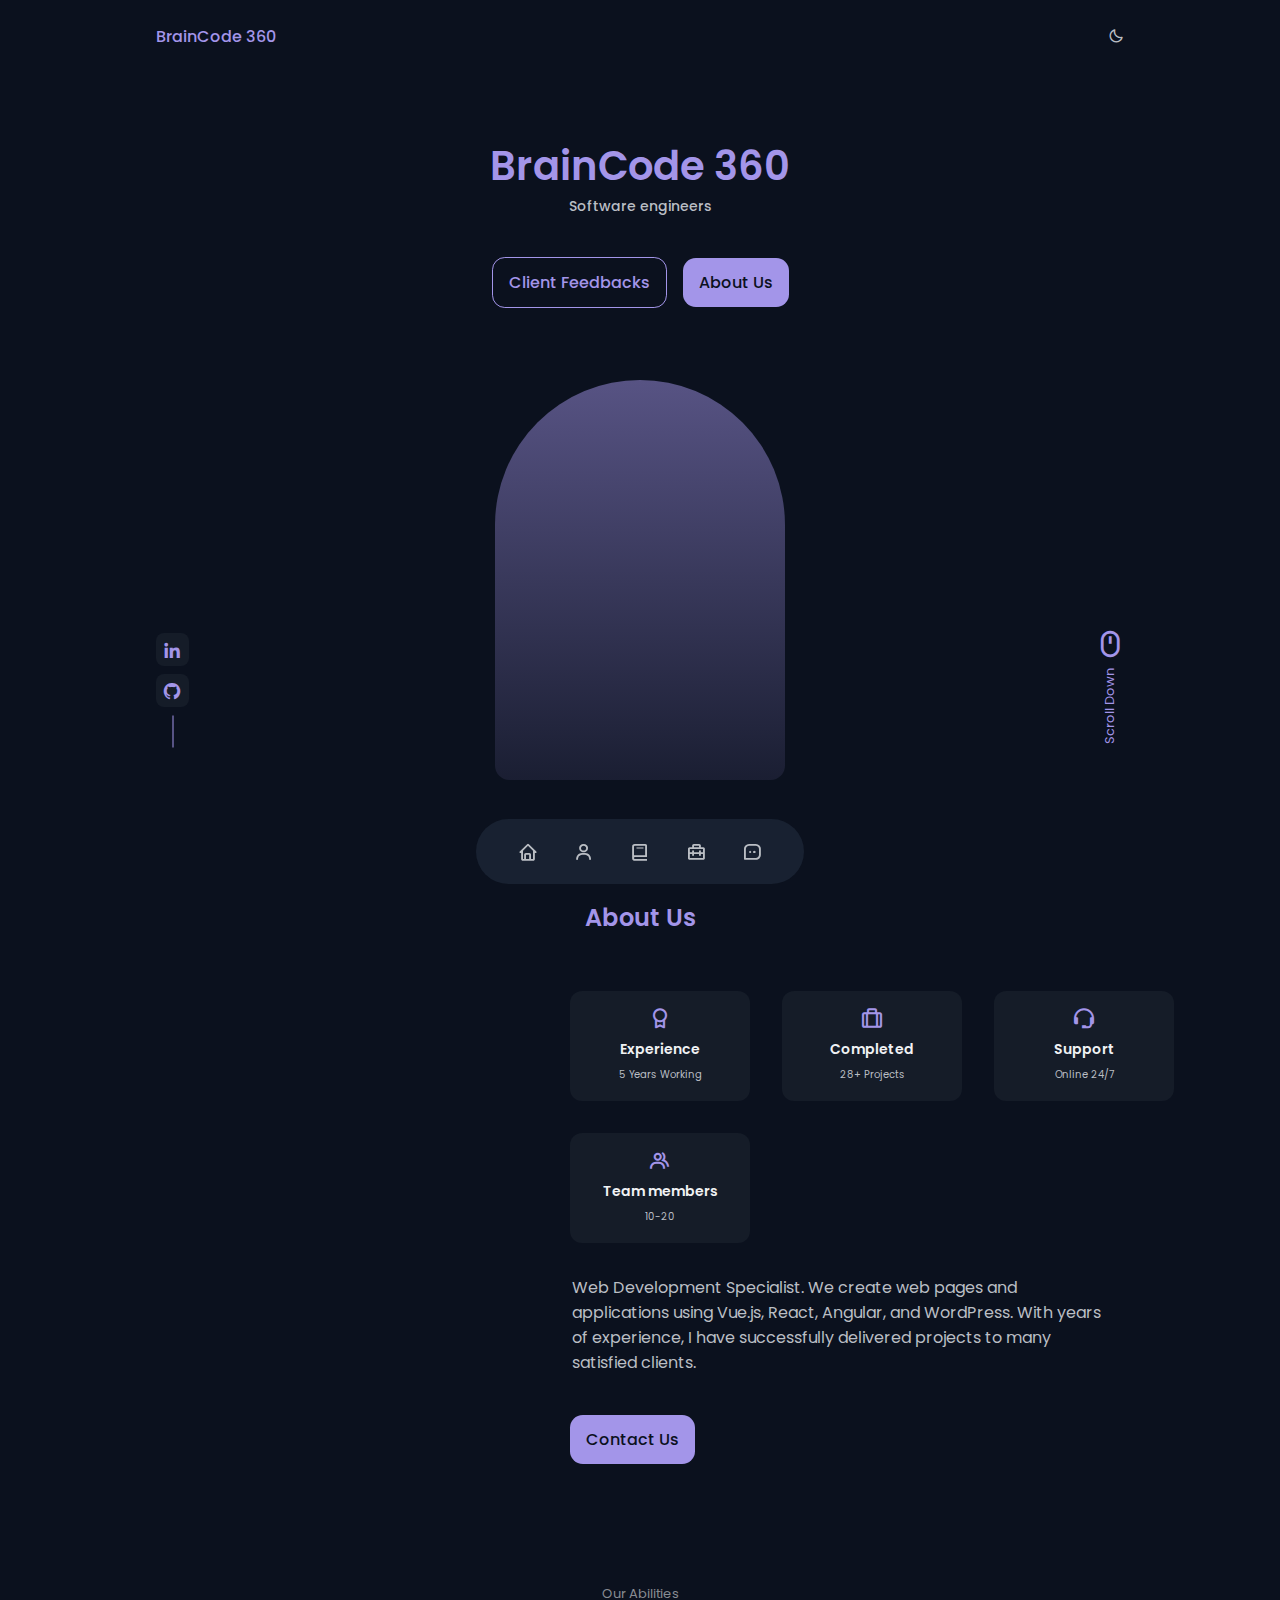
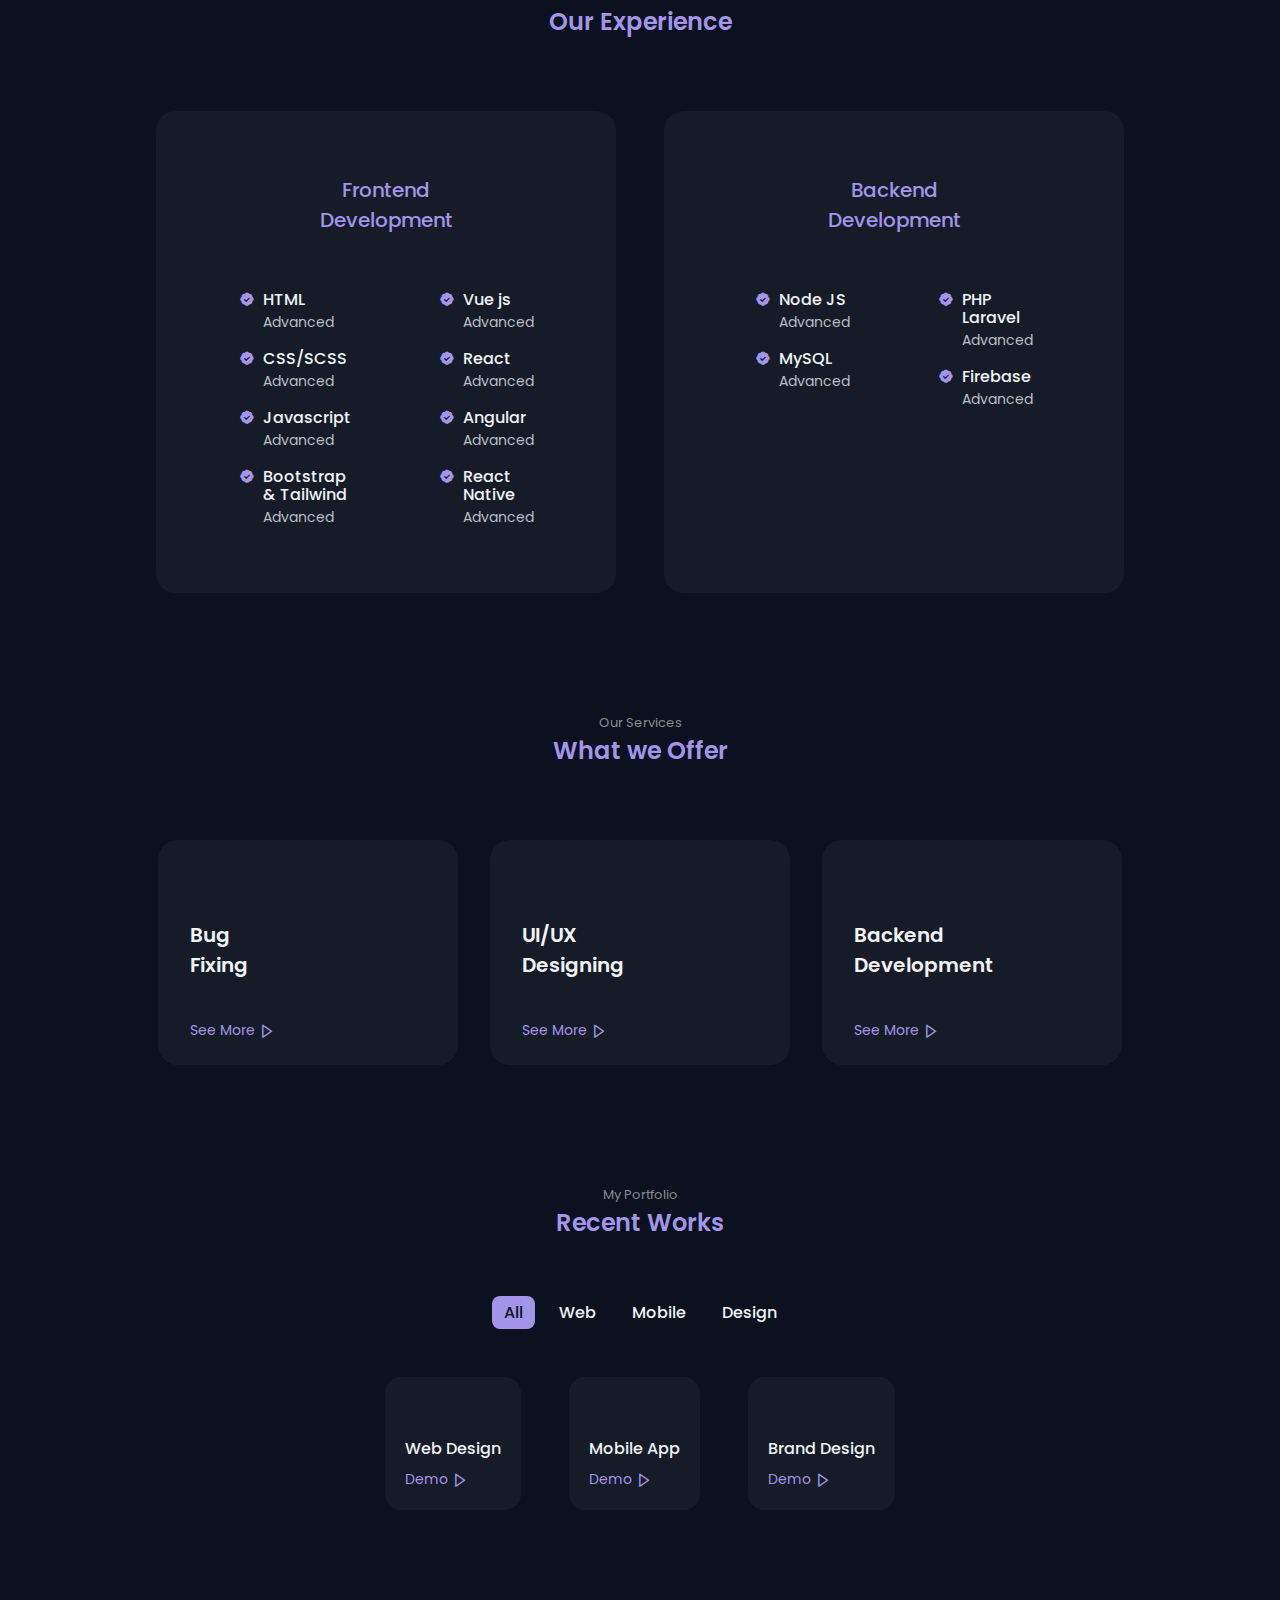
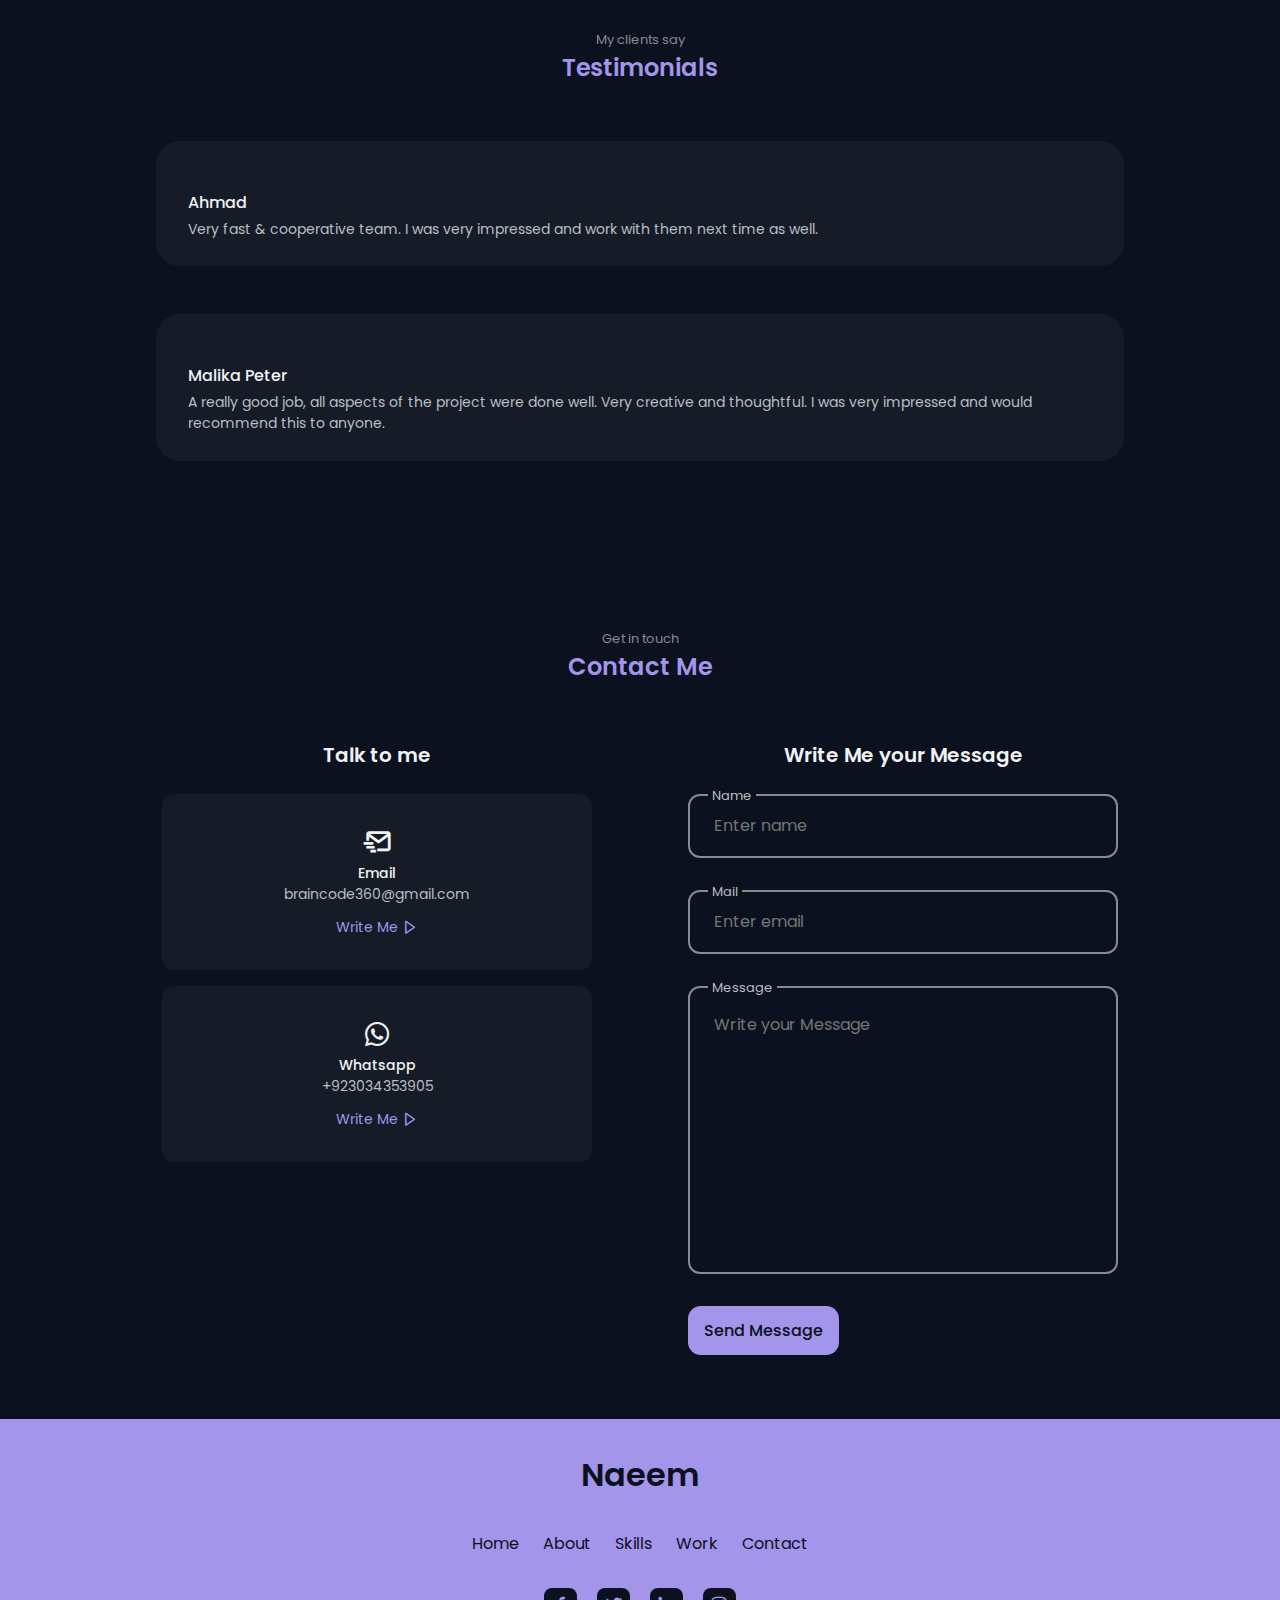
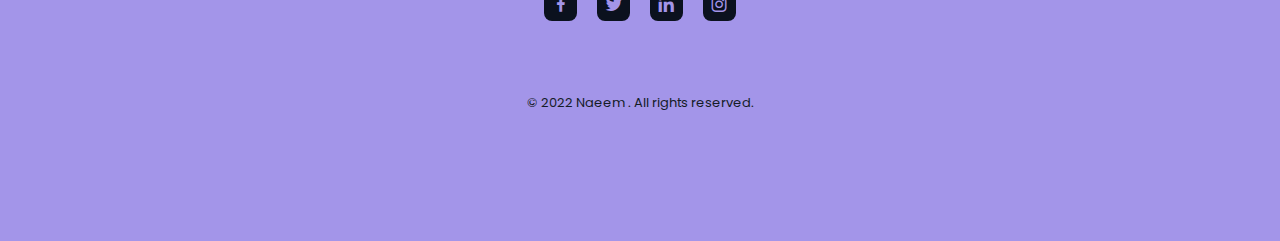
==== commit 95cca17e: "Update index.html" ====
--- a/index.html
+++ b/index.html
@@ -589,9 +589,9 @@
                         <div class="contact__card">
                             <i class='bx bx-mail-send contact__card-icon'></i>
                             <h3 class="contact__card-title">Email</h3>
-                            <span class="contact__card-data">naeemabbas101r@gmail.com</span>
-
-                            <a href="mailto:example@domain.com" target="_blank" class="contact__button">
+                            <span class="contact__card-data">braincode360@gmail.com</span>
+
+                            <a href="https://mail.google.com/mail/?view=cm&fs=1&to=braincode360@gmail.com" target="_blank" class="contact__button">
                                 Write Me <i class='bx bx-right-arrow contact__button-icon'></i>
                             </a>
                         </div>
@@ -601,7 +601,7 @@
                             <h3 class="contact__card-title">Whatsapp</h3>
                             <span class="contact__card-data">+923034353905  </span>
 
-                            <a href="https://api.whatsapp.com/send?phone=+916969696969&text=Hey there!" target="_blank"
+                            <a href="https://api.whatsapp.com/send?phone=+923034353905&text=Hey there!" target="_blank"
                                 class="contact__button">
                                 Write Me <i class='bx bx-right-arrow contact__button-icon'></i>
                             </a>
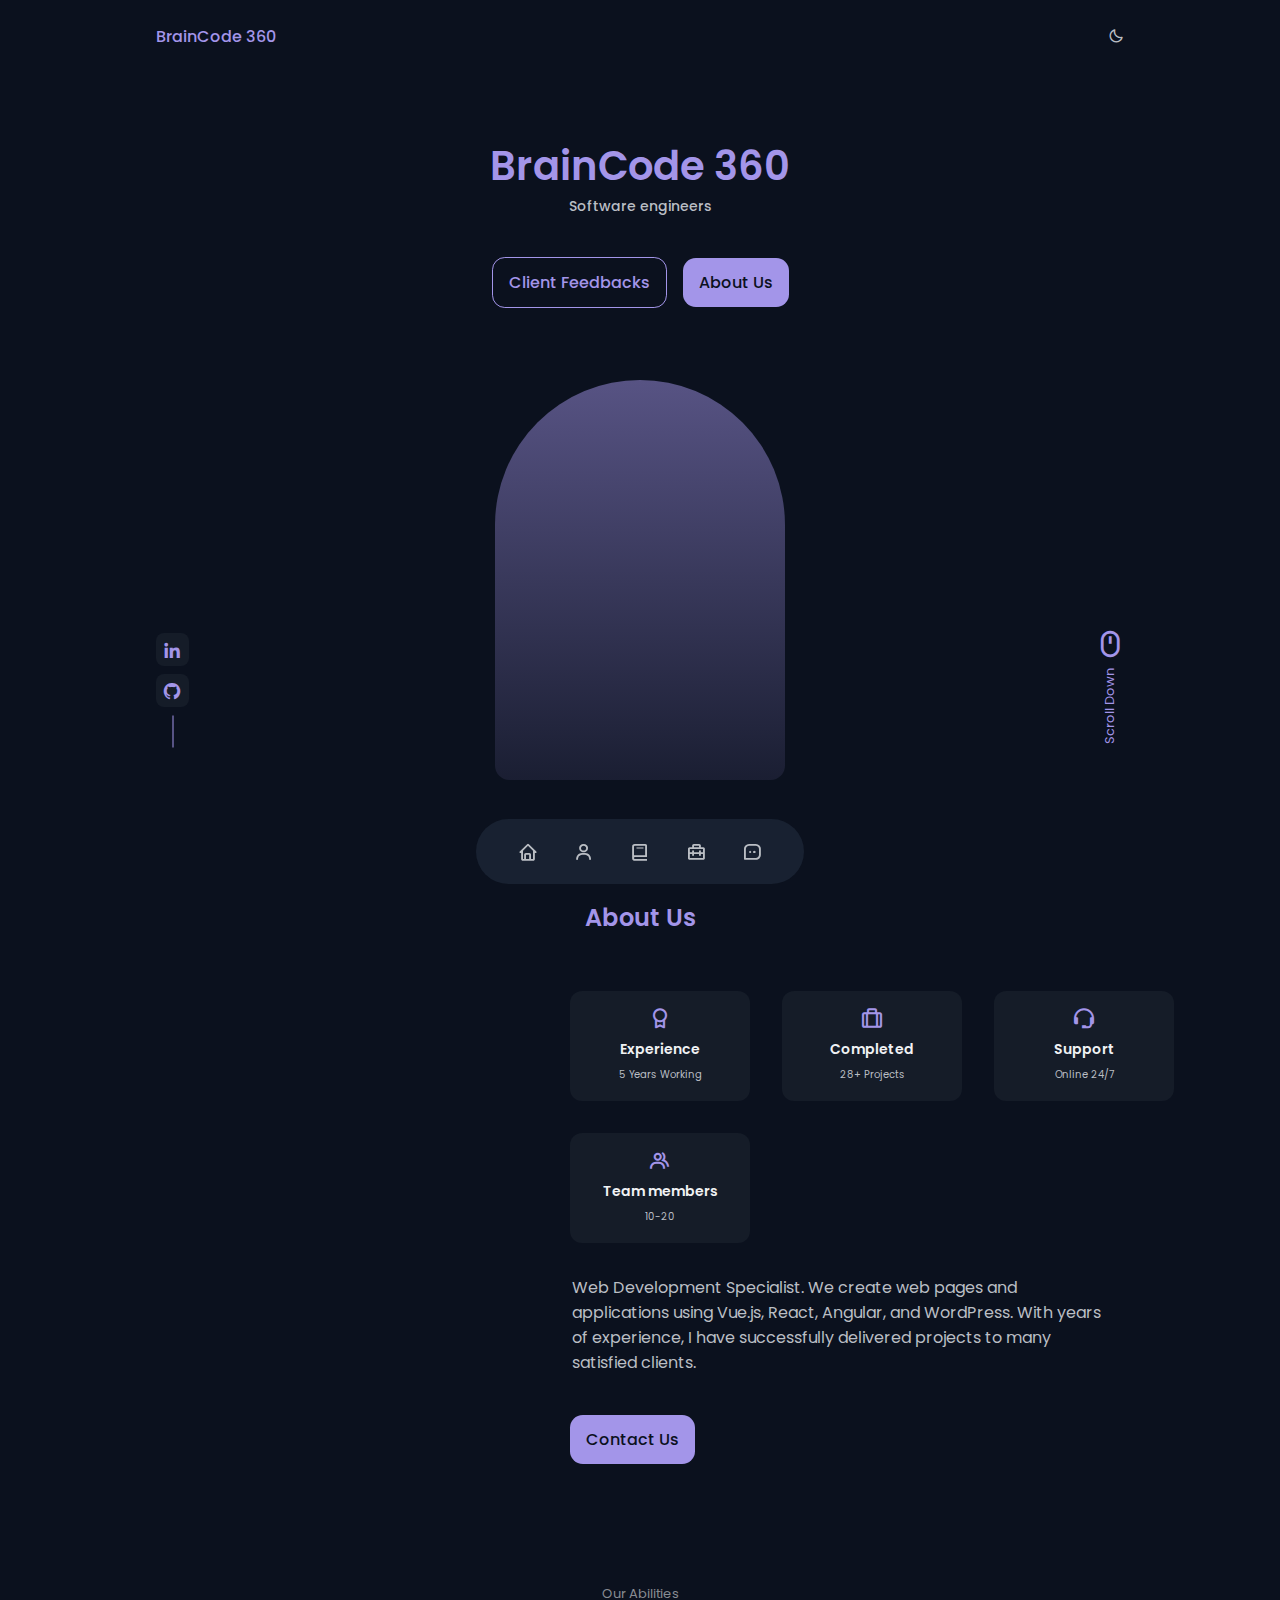
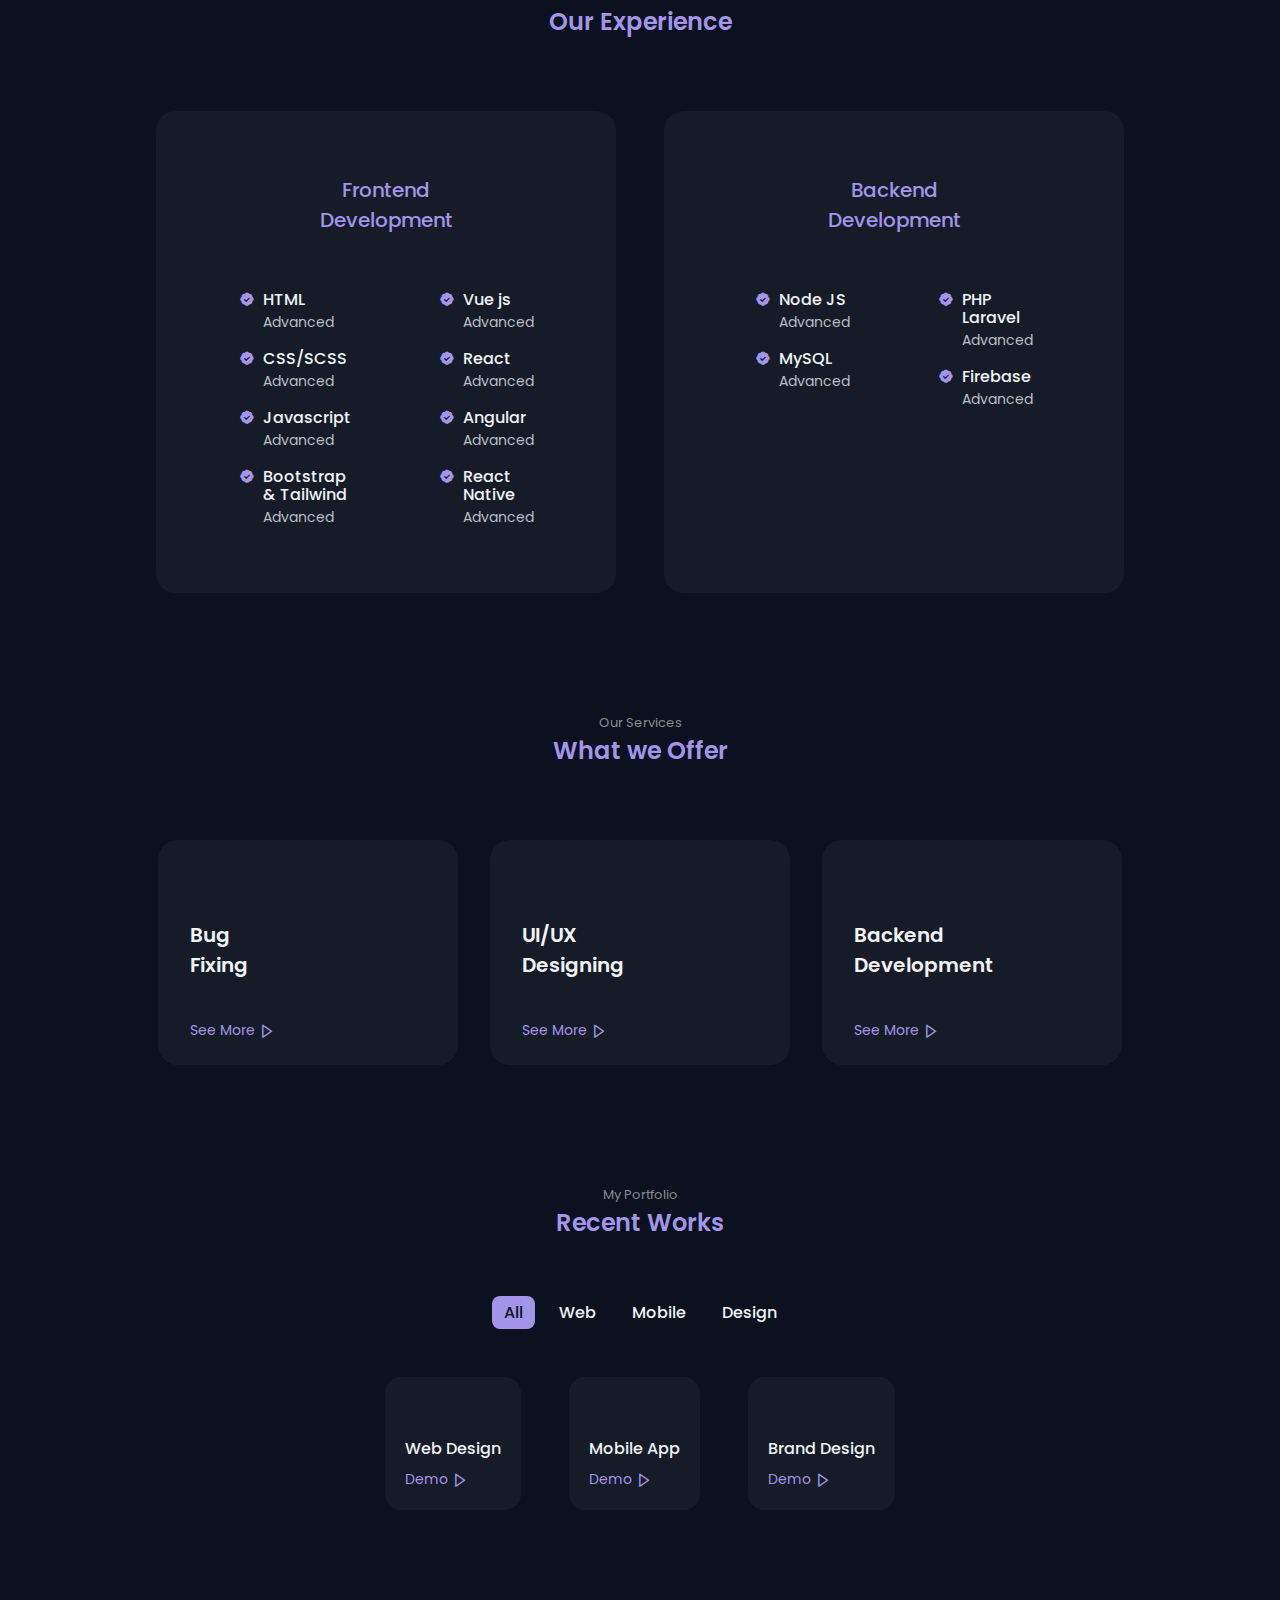
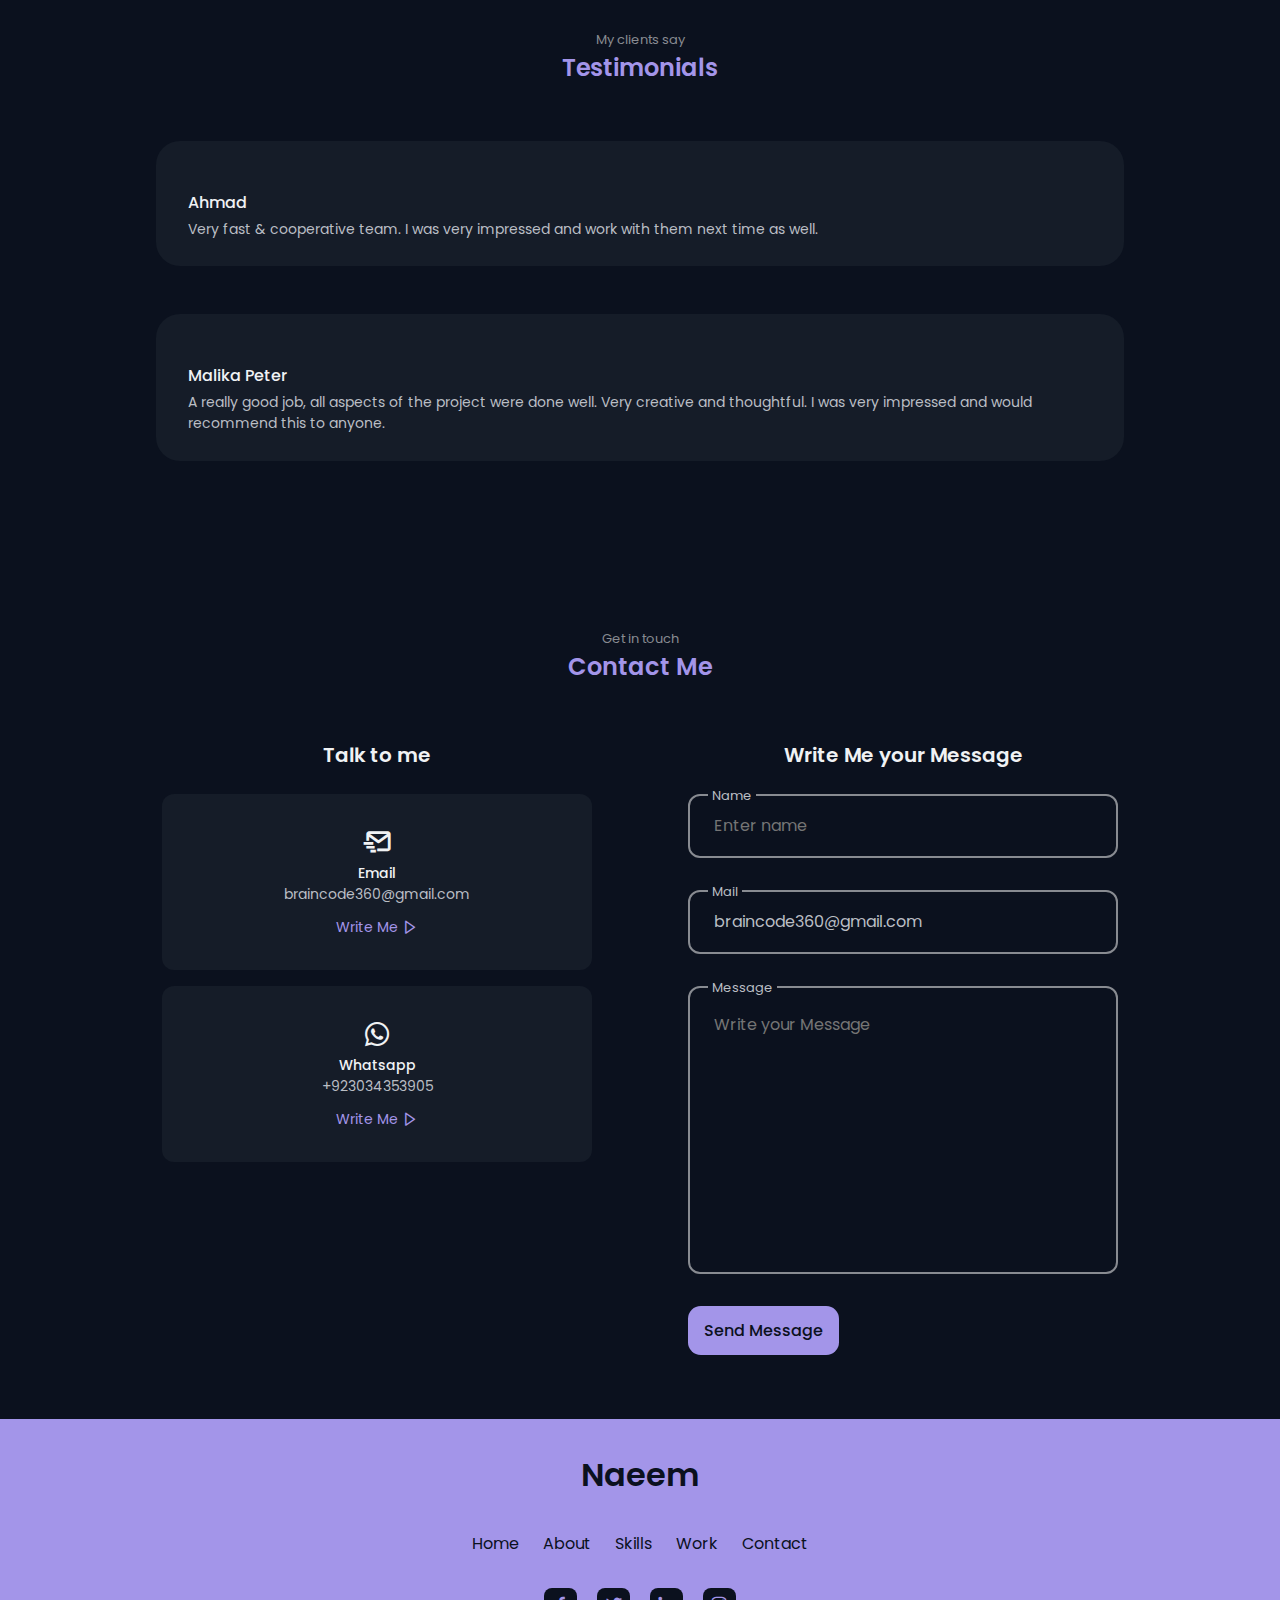
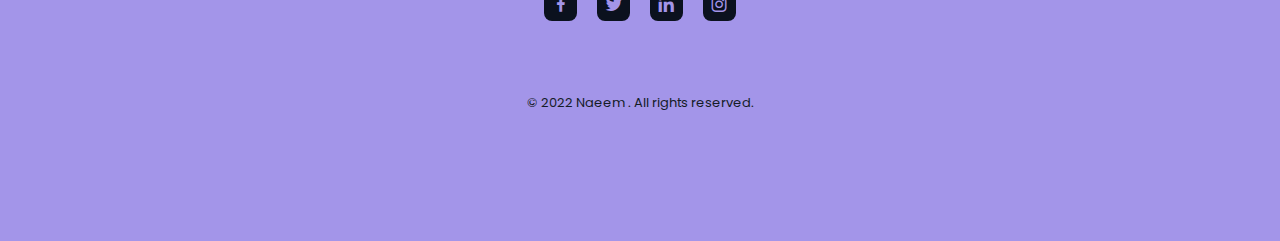
==== commit 566bc312: "Update index.html" ====
--- a/index.html
+++ b/index.html
@@ -2,6 +2,7 @@
 <html lang="en">
 
 <head>
+    <meta name="google-site-verification" content="qqVijD1haI-wUfV5STManvgzAvyrLX0GROlnu_mxKAc" />
     <meta charset="UTF-8">
     <meta name="viewport" content="width=device-width, initial-scale=1.0">
 
@@ -630,7 +631,7 @@
 
                         <div class="contact__form-div">
                             <label for="" class="contact__form-tag">Mail</label>
-                            <input type="email" id="email" placeholder="Enter email" class="contact__form-input">
+                            <input type="email" id="email" placeholder="Enter email" class="contact__form-input" value="braincode360@gmail.com" disabled>
                         </div>
 
                         <div class="contact__form-div contact__form-area">
